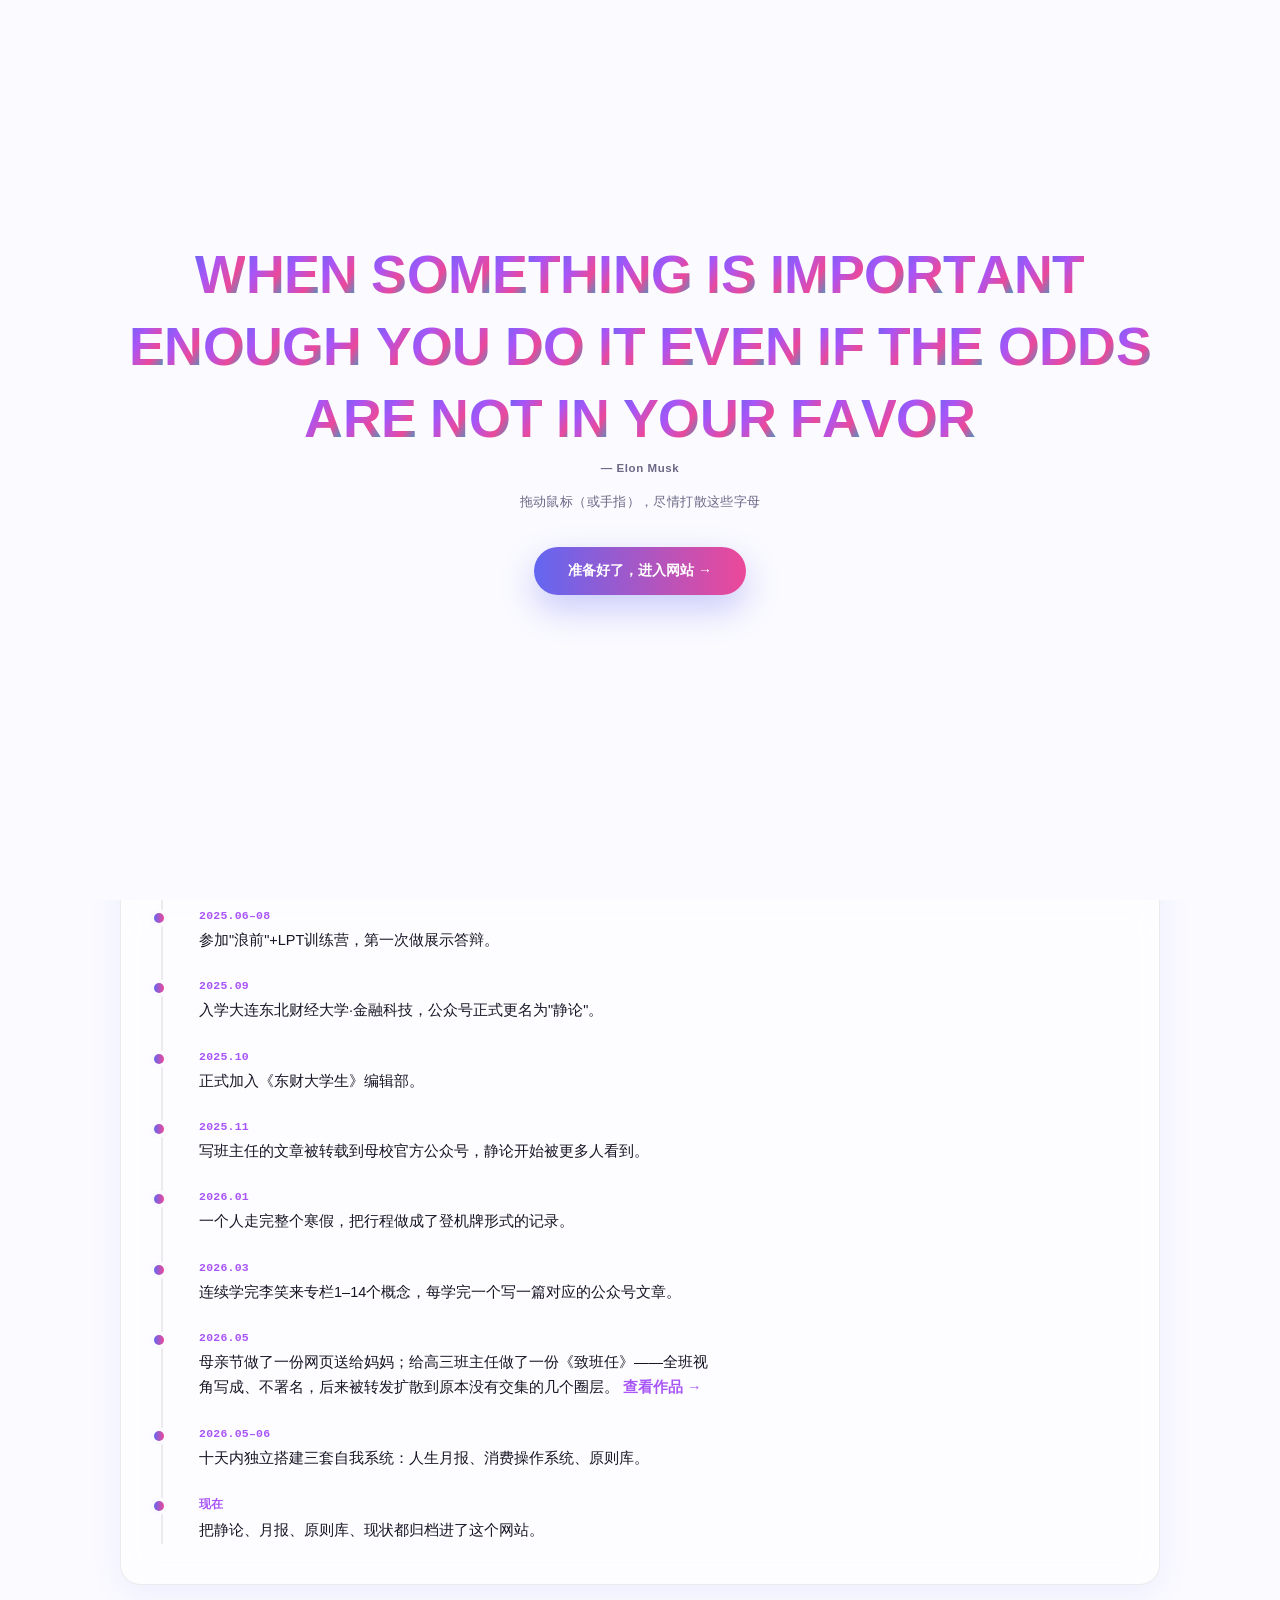
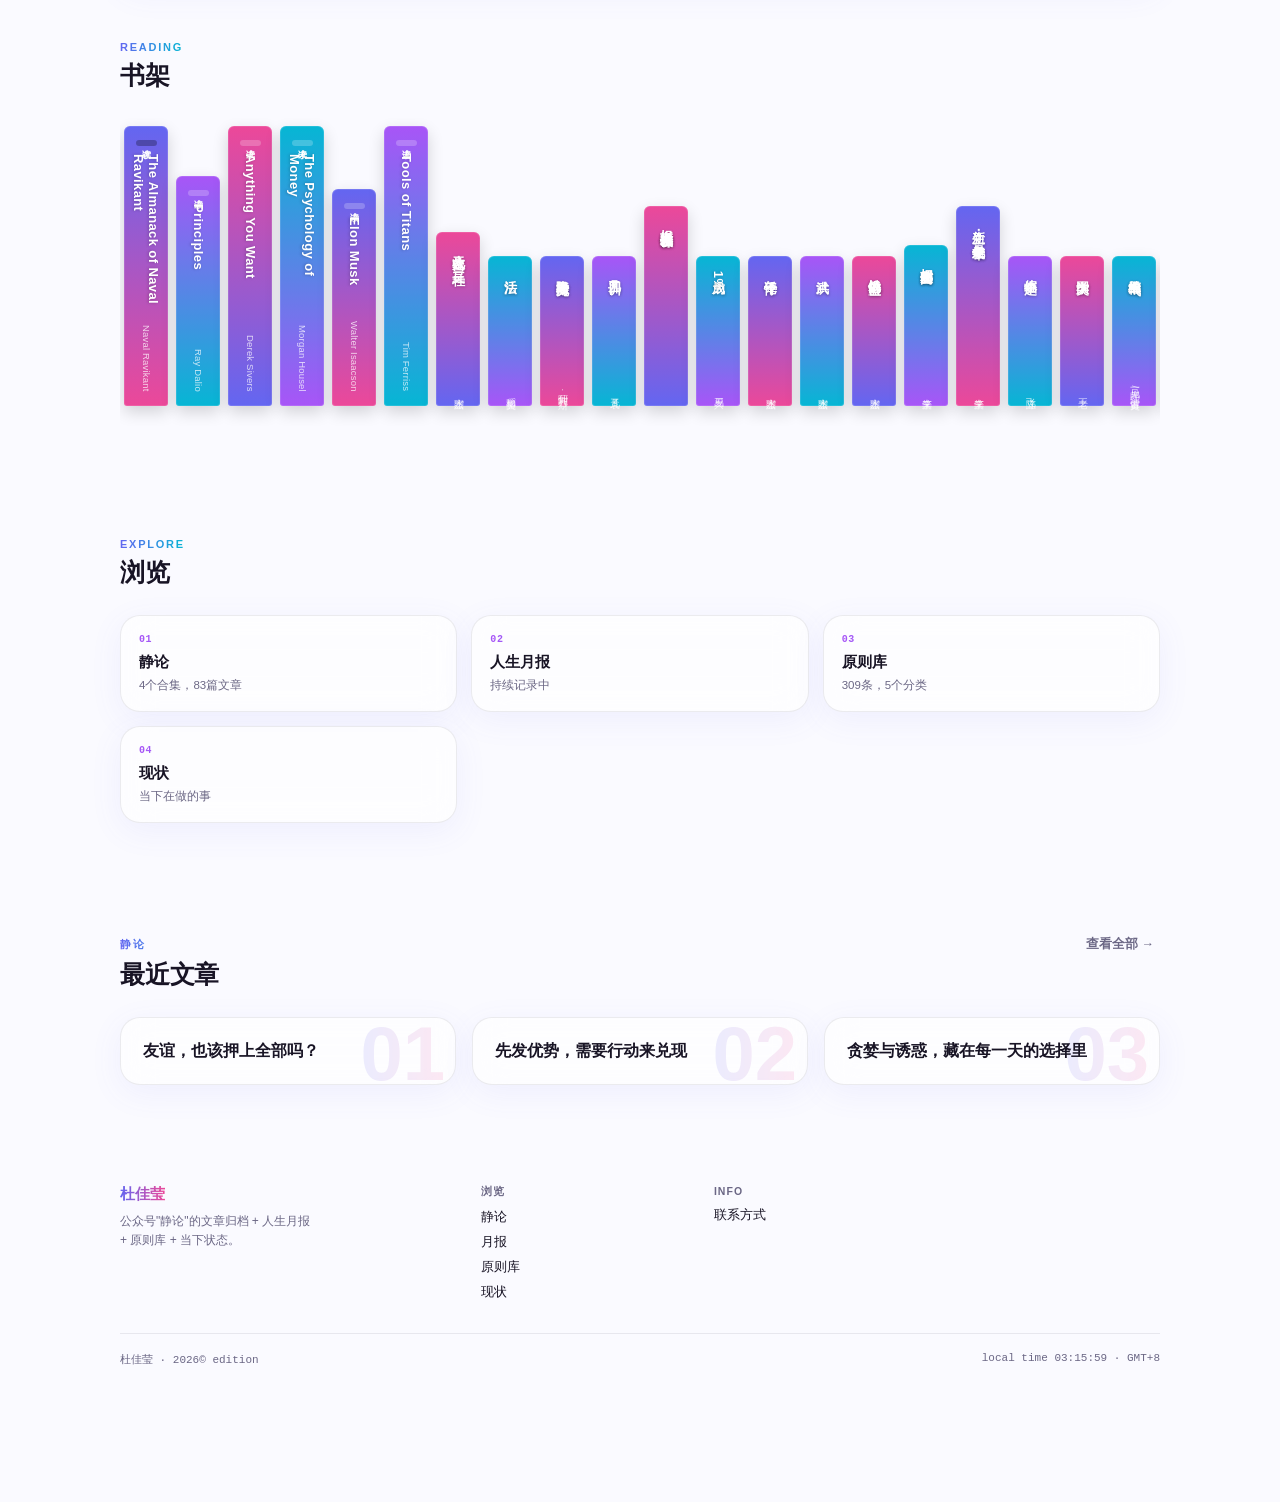
==== index.html @ d2d07b10 "Publish Qingxingji 28 on friendship and wholehearted attention" ====
<!doctype html>
<html lang="zh-CN">
<head>
<meta charset="UTF-8">
<meta name="viewport" content="width=device-width, initial-scale=1.0">
<title>杜佳莹 · 个人网站</title>
<link rel="stylesheet" href="css/style.css">
</head>
<body>

<div class="intro-gate" id="introGate">
  <div class="intro-letters" id="introLetters"></div>
  <p class="intro-attr">— Elon Musk</p>
  <p class="intro-hint" id="introHint">拖动鼠标（或手指），尽情打散这些字母</p>
  <button class="intro-enter" id="introEnterBtn">准备好了，进入网站 →</button>
  <div class="intro-loadwrap" id="introLoadWrap">
    <div class="intro-loadtrack"><div class="intro-loadfill" id="introLoadFill"></div></div>
    <div class="intro-loadpct" id="introLoadPct">0%</div>
  </div>
</div>

<div class="mesh"><div class="blob b1"></div><div class="blob b2"></div><div class="blob b3"></div></div>

<header class="top">
  <div class="mark"><span>杜佳莹</span></div>
  <div class="header-right">
    <nav class="nav" id="mainNav">
      <a class="navlink on" data-view="home" onclick="showView('home')">首页</a>
      <a class="navlink" data-view="jinglun" onclick="showView('jinglun')">静论</a>
      <a class="navlink" data-view="yuebao" onclick="showView('yuebao')">月报</a>
      <a class="navlink" data-view="principles" onclick="showView('principles')">原则库</a>
      <a class="navlink" data-view="status" onclick="showView('status')">现状</a>
      <a class="navlink" data-view="contact" onclick="showView('contact')">联系</a>
    </nav>
    <button class="search-btn" onclick="openSearch()" aria-label="搜索" title="搜索 (Ctrl+K)">🔍</button>
    <div class="theme-toggle" id="themeToggle">
      <span class="on" data-theme="light" onclick="setTheme('light')">Light</span>
      <span data-theme="dark" onclick="setTheme('dark')">Dark</span>
    </div>
    <button class="menu-btn" id="menuBtn" onclick="toggleMenu()" aria-label="菜单">☰</button>
  </div>
</header>

<div class="search-overlay" id="searchOverlay">
  <div class="search-panel glass">
    <div class="search-inputrow">
      <span class="search-ic">🔍</span>
      <input type="text" id="searchInput" class="search-input" placeholder="搜索静论文章标题…" autocomplete="off"/>
      <button class="search-close" onclick="closeSearch()" aria-label="关闭">✕</button>
    </div>
    <div class="search-results" id="searchResults"></div>
  </div>
</div>

<div class="wrap">
  <div class="view active" data-view="home">
    <div class="hero">
      <div class="dispatch glass"><span class="dot"></span><span>持续更新中 · 静论/月报/原则库/现状</span></div>
      <h1 class="h1">Live long,<br/>and prosper.</h1>
      <p class="dek">一个长期使用的个人网站——公众号"静论"的文章归档、人生月报、原则库、当下状态。</p>
      <div class="glass stats">
        <div class="stat"><div class="n" data-target="83">0</div><div class="l">静论文章</div></div>
          <div class="stat"><div class="n" data-target="309">0</div><div class="l">原则条目</div></div>
        <div class="stat"><div class="n" data-target="4">0</div><div class="l">静论合集</div></div>
        <div class="stat"><div class="n" data-target="15">0</div><div class="l">月报期数</div></div>
      </div>
    </div>

    <div class="about-primary glass" id="introBox">
      <div class="eyebrow">About</div>
      <h2 class="h2" style="margin-top:6px">杜佳莹</h2>
      <p class="about-sub">19岁 · 金融科技 · 创作者</p>

      <div class="about-tags">
        <span class="tag-pill">逆向思考</span>
        <span class="tag-pill">不追热点</span>
        <span class="tag-pill">创作者路线</span>
        <span class="tag-pill">长期记录者</span>
        <span class="tag-pill">格式定义者</span>
        <span class="tag-pill">反标准答案</span>
      </div>

      <div class="timeline">
        <div class="tl-item">
          <div class="tl-dot"></div>
          <div class="tl-date">2025.06</div>
          <div class="tl-text">高考语文133.5分，高考结束的假期创办了自己的公众号，写下第一篇文章——写得很粗糙，还是发了。</div>
        </div>
        <div class="tl-item">
          <div class="tl-dot"></div>
          <div class="tl-date">2025.06–08</div>
          <div class="tl-text">参加"浪前"+LPT训练营，第一次做展示答辩。</div>
        </div>
        <div class="tl-item">
          <div class="tl-dot"></div>
          <div class="tl-date">2025.09</div>
          <div class="tl-text">入学大连东北财经大学·金融科技，公众号正式更名为"静论"。</div>
        </div>
        <div class="tl-item">
          <div class="tl-dot"></div>
          <div class="tl-date">2025.10</div>
          <div class="tl-text">正式加入《东财大学生》编辑部。</div>
        </div>
        <div class="tl-item">
          <div class="tl-dot"></div>
          <div class="tl-date">2025.11</div>
          <div class="tl-text">写班主任的文章被转载到母校官方公众号，静论开始被更多人看到。</div>
        </div>
        <div class="tl-item">
          <div class="tl-dot"></div>
          <div class="tl-date">2026.01</div>
          <div class="tl-text">一个人走完整个寒假，把行程做成了登机牌形式的记录。</div>
        </div>
        <div class="tl-item">
          <div class="tl-dot"></div>
          <div class="tl-date">2026.03</div>
          <div class="tl-text">连续学完李笑来专栏1–14个概念，每学完一个写一篇对应的公众号文章。</div>
        </div>
        <div class="tl-item">
          <div class="tl-dot"></div>
          <div class="tl-date">2026.05</div>
          <div class="tl-text">母亲节做了一份网页送给妈妈；给高三班主任做了一份《致班任》——全班视角写成、不署名，后来被转发扩散到原本没有交集的几个圈层。<a href="https://zhibanren2026.netlify.app" target="_blank" rel="noopener" class="tl-link">查看作品 →</a></div>
        </div>
        <div class="tl-item">
          <div class="tl-dot"></div>
          <div class="tl-date">2026.05–06</div>
          <div class="tl-text">十天内独立搭建三套自我系统：人生月报、消费操作系统、原则库。</div>
        </div>
        <div class="tl-item">
          <div class="tl-dot"></div>
          <div class="tl-date">现在</div>
          <div class="tl-text">把静论、月报、原则库、现状都归档进了这个网站。</div>
        </div>
      </div>
    </div>

    <section class="sec">
      <div class="sechead"><div><div class="eyebrow">Reading</div><h2 class="h2">书架</h2></div></div>
      <div class="shelf" id="bookshelf"></div>
    </section>

    <section class="sec">
      <div class="sechead"><div><div class="eyebrow">Explore</div><h2 class="h2">浏览</h2></div></div>
      <div class="dirgrid">
        <div class="glass dircard" onclick="showView('jinglun')"><div class="idx">01</div><h3>静论</h3><p>4个合集，83篇文章</p></div>
        <div class="glass dircard" onclick="showView('yuebao')"><div class="idx">02</div><h3>人生月报</h3><p>持续记录中</p></div>
        <div class="glass dircard" onclick="showView('principles')"><div class="idx">03</div><h3>原则库</h3><p>309条，5个分类</p></div>
        <div class="glass dircard" onclick="showView('status')"><div class="idx">04</div><h3>现状</h3><p>当下在做的事</p></div>
      </div>
    </section>

    <section class="sec">
      <div class="sechead"><div><div class="eyebrow">静论</div><h2 class="h2">最近文章</h2></div><button class="more" onclick="showView('jinglun')">查看全部 →</button></div>
      <div class="grid3" id="home-articles"></div>
    </section>
  </div>

  <div class="view" data-view="jinglun">
    <button class="back" onclick="showView('home')">← 返回首页</button>
    <div class="sechead"><div><div class="eyebrow">静论</div><h2 class="h2">合集（4个，共83篇）</h2></div></div>
    <div class="collgrid" id="collection-list" style="margin-bottom:40px"></div>
    <div class="coll-tabs" id="coll-tabs" style="margin-bottom:24px"></div>
    <div id="article-by-collection"></div>
  </div>

  <div class="view" data-view="yuebao">
    <button class="back" onclick="showView('home')">← 返回首页</button>
    <div class="sechead"><div><div class="eyebrow">人生月报</div><h2 class="h2">按月归档</h2></div></div>

    <div class="glass journey-box">
      <div class="journey-lbl">成长轨迹 · 2025.08 – 2026.10</div>
      <div class="journey" id="journeyBars"></div>
      <div class="journey-phases" id="journeyPhases"></div>
      <p class="journey-line" id="journeyLine"></p>
    </div>

    <div id="yuebao-list"></div>
  </div>

  <div class="view" data-view="yuebao-detail"><div class="art-page" id="yuebao-slot"></div></div>

  <div class="view" data-view="principles">
    <button class="back" onclick="showView('home')">← 返回首页</button>
      <div class="sechead"><div><div class="eyebrow">原则库</div><h2 class="h2">309条，按五类分组</h2></div></div>
    <div class="coll-tabs" id="pcat-tabs" style="margin-bottom:20px"></div>
    <div class="pcat-grid" id="principle-list"></div>
  </div>

  <div class="view" data-view="status">
    <button class="back" onclick="showView('home')">← 返回首页</button>
    <div class="sechead"><div><div class="eyebrow">现状</div><h2 class="h2">当下在做的事</h2></div></div>
    <div class="mono" style="font-size:11px;color:var(--sub);margin-bottom:16px" id="status-sync-time"></div>
    <div class="status-grid" id="status-labels"></div>
    <div class="glass pv1" style="margin-top:20px" id="status-bars"></div>
    <div class="glass pv1" style="margin-top:20px" id="showProgress"></div>

    <div class="glass heatmap-box">
      <div class="journey-lbl">执行记录 · 近30天</div>
      <div class="heatmap" id="heatmapGrid"></div>
      <div class="heatmap-legend"><span>强度</span><span class="hm-cell hm-lv1"></span><span class="hm-cell hm-lv2"></span><span class="hm-cell hm-lv3"></span><span class="hm-cell hm-lv4"></span></div>
    </div>

    <div class="journey-lbl" style="margin-top:24px">成就</div>
    <div class="badge-grid" id="badgeGrid"></div>
  </div>

  <div class="view" data-view="contact">
    <button class="back" onclick="showView('home')">← 返回首页</button>
    <div class="sechead"><div><div class="eyebrow">Contact</div><h2 class="h2">联系方式</h2></div></div>
    <div class="contact-qr-grid">
      <div class="glass qr-box">
        <img src="images/qrcode.jpg" alt="静论公众号二维码" class="qr-img"/>
        <p>扫码关注公众号「静论」</p>
      </div>
      <div class="glass qr-box">
        <img src="images/wechat_personal.jpg" alt="个人微信二维码" class="qr-img"/>
        <p>扫码加我个人微信</p>
      </div>
    </div>
  </div>

  <div class="view" data-view="article"><div class="art-page" id="article-slot"></div></div>

  <footer class="foot">
    <div class="foot-grid">
      <div class="foot-brand">
        <div class="mark"><span>杜佳莹</span></div>
        <p>公众号"静论"的文章归档 + 人生月报 + 原则库 + 当下状态。</p>
      </div>
      <div class="foot-col"><h4>浏览</h4>
        <a onclick="showView('jinglun')">静论</a><a onclick="showView('yuebao')">月报</a><a onclick="showView('principles')">原则库</a><a onclick="showView('status')">现状</a>
      </div>
      <div class="foot-col"><h4>Info</h4>
        <a onclick="showView('contact')">联系方式</a>
      </div>
    </div>
    <div class="foot-bottom">
      <div>杜佳莹 · 2026© edition</div>
      <div id="localtime">local time --</div>
    </div>
  </footer>
</div>

<button class="backtop" id="backtop" onclick="scrollToTop()">↑ Top</button>

<script src="js/main.js"></script>
</body>
</html>
---- css/style.css ----
:root{
  --bg:#fafaff; --ink:#181425; --sub:#6b6785; --card:rgba(255,255,255,.65); --line:rgba(24,20,37,.08);
  --i1:#6366f1; --i2:#a855f7; --i3:#ec4899; --i4:#06b6d4;
}
:root[data-theme="dark"]{
  --bg:#14121f; --ink:#f0ece2; --sub:#9a94ad; --card:rgba(255,255,255,.06); --line:rgba(255,255,255,.1);
}
*{box-sizing:border-box;}
html,body{margin:0;}
body{
  background:var(--bg); color:var(--ink);
  font-family:ui-sans-serif,-apple-system,"Segoe UI",sans-serif;
  overflow-x:hidden;
}
.mono{font-family:ui-monospace,"Cascadia Code","SF Mono",Consolas,monospace;}

/* intro gate: WHO AM I letter-scatter splash, full-screen play then manual enter */
body.gate-active{overflow:hidden;}
.intro-gate{position:fixed;inset:0;z-index:200;display:flex;flex-direction:column;align-items:center;justify-content:center;gap:36px;background:var(--bg);transition:opacity .6s ease;overflow:hidden;}
.intro-gate.gone{opacity:0;pointer-events:none;}
.intro-letters{display:flex;flex-wrap:wrap;justify-content:center;gap:10px 14px;user-select:none;padding:0 24px;max-width:1100px;}
.intro-word{display:inline-flex;flex-wrap:nowrap;}
.intro-letter{display:inline-block;font-size:clamp(20px,4.2vw,58px);font-weight:800;letter-spacing:-.01em;line-height:1.15;
  background:linear-gradient(120deg,var(--i1),var(--i2),var(--i3),var(--i4));-webkit-background-clip:text;background-clip:text;color:transparent;
  will-change:transform;}
.intro-attr{font-size:11.5px;color:var(--sub);letter-spacing:.05em;margin:-24px 0 0;font-weight:600;}
.intro-hint{font-size:12.5px;color:var(--sub);letter-spacing:.03em;transition:opacity .3s ease;margin:-16px 0 0;}
.intro-hint.hide,.intro-enter.hide{opacity:0;pointer-events:none;}
.intro-enter{font-family:inherit;font-size:14px;font-weight:700;color:#fff;background:linear-gradient(90deg,var(--i1),var(--i3));border:none;border-radius:999px;padding:15px 34px;cursor:pointer;box-shadow:0 14px 34px rgba(99,102,241,.32);transition:transform .2s ease,opacity .3s ease;}
.intro-enter:hover{transform:translateY(-2px);}
.intro-loadwrap{width:220px;opacity:0;pointer-events:none;transition:opacity .4s ease;display:flex;flex-direction:column;align-items:center;gap:9px;}
.intro-loadwrap.show{opacity:1;}
.intro-loadtrack{width:100%;height:4px;border-radius:99px;background:var(--line);overflow:hidden;}
.intro-loadfill{height:100%;width:0%;border-radius:99px;background:linear-gradient(90deg,var(--i1),var(--i3));}
.intro-loadpct{font-family:ui-monospace,monospace;font-size:11px;color:var(--sub);font-weight:700;}

/* animated mesh background */
.mesh{position:fixed;inset:0;z-index:0;overflow:hidden;pointer-events:none;}
.mesh .blob{position:absolute;border-radius:50%;filter:blur(70px);opacity:.35;animation:drift 18s ease-in-out infinite;}
:root[data-theme="dark"] .mesh .blob{opacity:.55;filter:blur(90px);}
.mesh .b1{width:480px;height:480px;background:var(--i1);top:-140px;left:-100px;}
.mesh .b2{width:420px;height:420px;background:var(--i3);top:100px;right:-140px;animation-delay:-6s;}
.mesh .b3{width:400px;height:400px;background:var(--i4);bottom:-160px;left:20%;animation-delay:-12s;}
@keyframes drift{0%,100%{transform:translate(0,0) scale(1);}50%{transform:translate(30px,-40px) scale(1.08);}}

.wrap{position:relative;z-index:1;max-width:1100px;margin:0 auto;padding:0 30px 100px;}
header.top{position:sticky;top:0;z-index:30;display:flex;justify-content:space-between;align-items:center;padding:18px 30px;background:var(--card);backdrop-filter:blur(16px);border-bottom:1px solid var(--line);}
.mark{font-weight:800;font-size:15px;letter-spacing:.01em;}
.mark span{background:linear-gradient(90deg,var(--i1),var(--i3));-webkit-background-clip:text;background-clip:text;color:transparent;}
nav.nav{display:flex;gap:24px;}
nav.nav a{font-size:13px;font-weight:600;color:var(--sub);text-decoration:none;cursor:pointer;padding-bottom:4px;border-bottom:2px solid transparent;}
nav.nav a.on{color:var(--ink);border-color:var(--i2);}

.header-right{display:flex;align-items:center;gap:14px;}
.theme-toggle{display:inline-flex;border:1px solid var(--line);border-radius:10px;overflow:hidden;}
.theme-toggle span{padding:8px 14px;font-size:11.5px;cursor:pointer;color:var(--sub);}
.theme-toggle span.on{background:var(--ink);color:var(--bg);}

.about-primary{margin-top:24px;padding:40px;}
.about-sub{font-size:13.5px;color:var(--sub);font-weight:600;margin:8px 0 0;letter-spacing:.02em;}

.about-tags{display:flex;flex-wrap:wrap;gap:10px;margin:22px 0 0;}
.tag-pill{font-size:12.5px;font-weight:700;padding:8px 16px;border-radius:999px;border:1px solid var(--line);color:var(--ink);background:rgba(99,102,241,.06);}

.timeline{margin:36px 0 0;padding-left:14px;border-left:2px solid var(--line);display:flex;flex-direction:column;gap:26px;}
.tl-item{position:relative;padding-left:22px;}
.tl-dot{position:absolute;left:-23px;top:4px;width:10px;height:10px;border-radius:50%;background:linear-gradient(90deg,var(--i1),var(--i3));box-shadow:0 0 0 4px var(--bg);}
.tl-date{font-family:ui-monospace,monospace;font-size:11.5px;font-weight:700;color:var(--i2);margin-bottom:6px;letter-spacing:.02em;}
.tl-text{font-size:14.5px;line-height:1.75;color:var(--ink);max-width:64ch;}
.tl-link{color:var(--i2);font-weight:700;text-decoration:none;margin-left:4px;white-space:nowrap;}
.tl-link:hover{text-decoration:underline;}

@media (max-width: 860px){
  .about-primary{padding:26px 22px;}
  .timeline{padding-left:10px;}
  .tl-item{padding-left:18px;}
  .tl-dot{left:-19px;}
}

.dispatch{display:inline-flex;align-items:center;gap:10px;padding:12px 18px;margin-bottom:20px;}
.dispatch .dot{width:8px;height:8px;border-radius:50%;background:#22c55e;flex-shrink:0;}
.dispatch span{font-size:12px;font-weight:600;}

.backtop{position:fixed;bottom:24px;right:24px;z-index:40;display:inline-flex;align-items:center;gap:6px;padding:10px 20px;border-radius:999px;color:#fff;font-size:12.5px;font-weight:700;border:none;cursor:pointer;background:linear-gradient(90deg,var(--i1),var(--i3));box-shadow:0 10px 24px rgba(99,102,241,.3);opacity:0;pointer-events:none;transition:opacity .2s;}
.backtop.show{opacity:1;pointer-events:auto;}

.menu-btn{display:none;background:var(--card);border:1px solid var(--line);border-radius:10px;width:38px;height:38px;font-size:16px;cursor:pointer;color:var(--ink);}
.search-btn{background:var(--card);border:1px solid var(--line);border-radius:10px;width:38px;height:38px;font-size:14px;cursor:pointer;color:var(--ink);}

.search-overlay{position:fixed;inset:0;z-index:150;background:rgba(20,18,31,.45);backdrop-filter:blur(4px);display:none;align-items:flex-start;justify-content:center;padding-top:12vh;}
.search-overlay.open{display:flex;}
.search-panel{width:100%;max-width:560px;margin:0 20px;padding:0;overflow:hidden;max-height:64vh;display:flex;flex-direction:column;}
.search-inputrow{display:flex;align-items:center;gap:10px;padding:16px 20px;border-bottom:1px solid var(--line);}
.search-ic{font-size:14px;flex-shrink:0;}
.search-input{flex:1;border:none;background:transparent;outline:none;font-size:15px;color:var(--ink);font-family:inherit;}
.search-input::placeholder{color:var(--sub);}
.search-close{background:none;border:none;color:var(--sub);font-size:14px;cursor:pointer;padding:4px;}
.search-results{overflow-y:auto;padding:8px;}
.sr-item{padding:12px 14px;border-radius:10px;cursor:pointer;display:flex;flex-direction:column;gap:3px;}
.sr-item:hover{background:rgba(99,102,241,.08);}
.sr-t{font-size:13.5px;font-weight:700;}
.sr-meta{font-size:11px;color:var(--sub);}
.sr-empty{padding:24px 14px;text-align:center;font-size:12.5px;color:var(--sub);}

.hero{padding:64px 0 20px;text-align:center;}
.status-pill{display:inline-flex;align-items:center;gap:8px;background:var(--card);border:1px solid var(--line);border-radius:999px;padding:8px 18px;font-size:12px;font-weight:600;margin-bottom:28px;backdrop-filter:blur(10px);}
.status-pill .dot{width:7px;height:7px;border-radius:50%;background:linear-gradient(90deg,var(--i1),var(--i3));box-shadow:0 0 8px var(--i2);animation:pulse 1.5s ease-in-out infinite;}
@keyframes pulse{0%,100%{opacity:1;}50%{opacity:.4;}}
h1.h1{
  font-size:clamp(40px,6.4vw,74px);line-height:1.05;font-weight:800;letter-spacing:-.03em;margin:0 0 20px;text-wrap:balance;
  background:linear-gradient(120deg,var(--i1) 0%,var(--i2) 45%,var(--i3) 75%,var(--i4) 100%);
  background-size:200% auto; -webkit-background-clip:text;background-clip:text;color:transparent;
  animation:shine 6s linear infinite;
}
@keyframes shine{to{background-position:200% center;}}
.dek{font-size:15.5px;color:var(--sub);max-width:56ch;margin:0 auto 36px;line-height:1.7;}

.glass{background:var(--card);border:1px solid var(--line);backdrop-filter:blur(16px);border-radius:20px;box-shadow:0 8px 32px rgba(99,102,241,.08);}
.stats{display:grid;grid-template-columns:repeat(4,1fr);gap:14px;max-width:820px;margin:0 auto;}
.stat{padding:20px 12px;text-align:center;}
.stat .n{font-size:28px;font-weight:800;font-variant-numeric:tabular-nums;background:linear-gradient(90deg,var(--i1),var(--i3));-webkit-background-clip:text;background-clip:text;color:transparent;}
.stat .l{font-size:10.5px;color:var(--sub);text-transform:uppercase;letter-spacing:.08em;margin-top:4px;font-weight:600;}

section.sec{padding:56px 0;}
.sechead{display:flex;justify-content:space-between;align-items:baseline;margin-bottom:26px;}
.eyebrow{font-size:11px;letter-spacing:.16em;text-transform:uppercase;font-weight:800;background:linear-gradient(90deg,var(--i1),var(--i4));-webkit-background-clip:text;background-clip:text;color:transparent;}
h2.h2{font-size:25px;font-weight:800;margin:6px 0 0;letter-spacing:-.01em;}
.more{font-family:inherit;font-size:12.5px;color:var(--sub);background:none;border:none;cursor:pointer;font-weight:600;}
.more:hover{color:var(--i2);}

.grid3{display:grid;grid-template-columns:repeat(3,1fr);gap:16px;}
.card{padding:22px;cursor:pointer;transition:transform .25s,box-shadow .25s;position:relative;overflow:hidden;}
.card:hover{transform:translateY(-4px);box-shadow:0 16px 40px rgba(99,102,241,.18);}
.card .idx{position:absolute;right:10px;top:-8px;font-size:76px;font-weight:900;opacity:.12;background:linear-gradient(90deg,var(--i1),var(--i3));-webkit-background-clip:text;background-clip:text;color:transparent;}
.card h3{font-size:16px;margin:0;line-height:1.4;font-weight:800;position:relative;}
.card p{font-size:12px;color:var(--sub);line-height:1.6;margin:8px 0 0;position:relative;}

.dirgrid{display:grid;grid-template-columns:repeat(3,1fr);gap:14px;}
.dircard{padding:18px;cursor:pointer;transition:transform .2s,box-shadow .2s;}
.dircard:hover{transform:translateY(-3px);box-shadow:0 14px 34px rgba(168,85,247,.16);}
.dircard h3{font-size:15px;margin:0 0 6px;font-weight:800;}
.dircard p{font-size:11.5px;color:var(--sub);margin:0;}
.dircard .idx{font-family:ui-monospace,monospace;font-size:10px;font-weight:700;letter-spacing:.06em;margin-bottom:8px;background:linear-gradient(90deg,var(--i2),var(--i4));-webkit-background-clip:text;background-clip:text;color:transparent;}

.listrow{display:flex;justify-content:space-between;padding:16px 6px;cursor:pointer;transition:padding-left .15s;border-radius:14px;}
.listrow:hover{padding-left:14px;background:var(--card);}
.listrow h3{font-size:15.5px;font-weight:700;margin:0;}
.listrow .date{font-family:ui-monospace,monospace;font-size:12px;color:var(--sub);}

.quote{padding:28px;position:relative;overflow:hidden;}
.quote::before{content:"";position:absolute;inset:0;background:linear-gradient(120deg,rgba(99,102,241,.1),rgba(236,72,153,.1));z-index:-1;}
.quote p{font-size:clamp(20px,2.4vw,28px);line-height:1.5;font-weight:700;margin:0 0 14px;}
.quote .src{font-size:12px;color:var(--sub);font-weight:600;}
.quote .src b{background:linear-gradient(90deg,var(--i1),var(--i3));-webkit-background-clip:text;background-clip:text;color:transparent;}

.compgrid{display:grid;grid-template-columns:repeat(3,1fr);gap:16px;}
.comp{padding:20px;transition:transform .2s;}
.comp:hover{transform:translateY(-3px);}
.comp h3{font-size:16px;margin:0 0 8px;font-weight:800;}
.comp p{font-size:12px;color:var(--sub);line-height:1.6;margin:0;}
.comp .since{font-family:ui-monospace,monospace;font-size:10.5px;font-weight:700;margin-top:10px;display:block;background:linear-gradient(90deg,var(--i2),var(--i4));-webkit-background-clip:text;background-clip:text;color:transparent;}

.back{font-family:inherit;font-size:12.5px;background:var(--card);border:1px solid var(--line);border-radius:999px;padding:9px 18px;cursor:pointer;color:var(--sub);margin-bottom:22px;font-weight:600;}
.back:hover{color:var(--i2);}
.crumb{font-size:12px;color:var(--sub);margin-bottom:16px;display:flex;flex-wrap:wrap;align-items:center;gap:6px;}
.crumb-link{cursor:pointer;transition:color .15s;}
.crumb-link:hover{color:var(--i2);}
.crumb-sep{color:var(--line);}
.crumb-current{color:var(--ink);font-weight:700;max-width:40ch;overflow:hidden;text-overflow:ellipsis;white-space:nowrap;}

.art-meta{font-family:ui-monospace,monospace;font-size:12px;font-weight:700;margin-bottom:14px;background:linear-gradient(90deg,var(--i1),var(--i3));-webkit-background-clip:text;background-clip:text;color:transparent;}
.art-title{font-size:32px;font-weight:800;line-height:1.25;margin:0 0 26px;}
.art-page{max-width:760px;margin:0 auto;}
.art-body{max-width:66ch;}
.art-body p{font-size:15.5px;line-height:1.9;margin:0 0 20px;color:var(--ink);}
.art-subhead{font-size:19px;font-weight:800;margin:36px 0 16px;padding-left:14px;border-left:3px solid var(--i2);color:var(--ink);}
.art-pullquote{font-size:18px;font-weight:700;font-style:italic;margin:24px 0;padding:16px 20px;background:rgba(99,102,241,.06);border-left:3px solid var(--i2);color:var(--ink);}

.read-progress{position:fixed;top:0;left:0;right:0;height:3px;z-index:60;background:transparent;}
.read-progress-fill{height:100%;width:0;background:linear-gradient(90deg,var(--i1),var(--i3));transition:width .1s;}

.art-toolbar{display:flex;justify-content:space-between;align-items:center;margin-bottom:24px;padding-bottom:16px;border-bottom:1px solid var(--line);}
.art-share{display:flex;gap:8px;position:relative;}
.art-icon{width:34px;height:34px;border-radius:50%;background:var(--card);border:1px solid var(--line);display:inline-flex;align-items:center;justify-content:center;font-size:13px;cursor:pointer;transition:color .15s,border-color .15s;}
.art-icon.copied{color:#22c55e;border-color:#22c55e;}
.art-toast{position:absolute;left:0;top:-30px;font-size:11px;font-weight:700;color:#22c55e;background:var(--card);border:1px solid var(--line);border-radius:999px;padding:4px 12px;opacity:0;pointer-events:none;transition:opacity .2s,transform .2s;transform:translateY(4px);}
.art-toast.show{opacity:1;transform:translateY(0);}

.art-nav{display:grid;grid-template-columns:1fr 1fr;gap:14px;margin-top:36px;padding-top:20px;border-top:1px solid var(--line);}
.art-nav-item{cursor:pointer;padding:14px 16px;border-radius:12px;background:var(--card);border:1px solid var(--line);}
.art-nav-item.right{text-align:right;}
.art-nav-item .lbl{font-size:10.5px;color:var(--sub);display:block;margin-bottom:4px;}
.art-nav-item .t{font-size:13px;font-weight:700;}

.art-related{margin-top:30px;}
.art-related-lbl{font-size:11px;letter-spacing:.1em;text-transform:uppercase;color:var(--sub);margin-bottom:10px;font-weight:700;}

.art-toc{display:none;}
@media (min-width: 1300px){
  .art-toc{display:flex;flex-direction:column;gap:2px;position:fixed;right:32px;top:50%;transform:translateY(-50%);max-width:190px;padding:14px 0 14px 16px;border-left:2px solid var(--line);}
  .art-toc-item{font-size:12px;color:var(--sub);text-decoration:none;padding:5px 0;line-height:1.4;transition:color .15s;overflow:hidden;text-overflow:ellipsis;white-space:nowrap;}
  .art-toc-item:hover{color:var(--i2);}
  .art-toc-item.on{color:var(--i2);font-weight:700;}
}

.view{display:none;}
.view.active{display:block;animation:fadein .4s ease;}
@keyframes fadein{from{opacity:0;transform:translateY(10px);}to{opacity:1;transform:none;}}

.contact-grid{display:grid;grid-template-columns:repeat(2,1fr);gap:16px;}
.contact-card{padding:20px;display:flex;align-items:center;gap:14px;}
.contact-card .ic{width:40px;height:40px;border-radius:12px;background:linear-gradient(135deg,var(--i1),var(--i3));flex-shrink:0;}
.contact-card h3{font-size:14.5px;margin:0 0 3px;font-weight:800;}
.contact-card p{font-size:12.5px;color:var(--sub);margin:0;}

.contact-qr-grid{display:flex;flex-wrap:wrap;gap:20px;justify-content:center;}
.qr-note{text-align:center;font-size:12.5px;color:var(--sub);margin-top:16px;}
.qr-box{text-align:center;padding:36px;max-width:260px;margin:0 auto;}
.qr-placeholder{width:160px;height:160px;margin:0 auto 16px;border-radius:12px;background:repeating-conic-gradient(var(--ink) 0 25%, transparent 0 50%) 0 0/16px 16px;opacity:.85;}
.qr-img{width:160px;height:160px;margin:0 auto 16px;border-radius:12px;display:block;object-fit:contain;background:#fff;padding:8px;}
.qr-box p{font-size:12.5px;color:var(--sub);margin:0;}

.tag-grid{display:grid;grid-template-columns:repeat(auto-fit,minmax(160px,1fr));gap:14px;}
.tag-card{padding:22px;text-align:center;}
.tag-card .n{font-size:30px;font-weight:800;background:linear-gradient(90deg,var(--i1),var(--i3));-webkit-background-clip:text;background-clip:text;color:transparent;}
.tag-card .l{font-size:12.5px;color:var(--sub);margin-top:6px;font-weight:600;}

.pcat-grid{display:grid;grid-template-columns:repeat(auto-fit,minmax(320px,1fr));gap:18px;}
.pcat-card{padding:24px;}
.pcat-head{display:flex;align-items:baseline;gap:10px;margin-bottom:18px;padding-bottom:14px;border-bottom:1px solid var(--line);}
.pcat-head .n{font-size:22px;font-weight:800;background:linear-gradient(90deg,var(--i1),var(--i3));-webkit-background-clip:text;background-clip:text;color:transparent;}
.pcat-head .l{font-size:15px;font-weight:800;}
.pcat-picks{display:flex;flex-direction:column;gap:16px;}
.pk-t{font-size:13.5px;font-weight:800;margin-bottom:4px;}
.pk-d{font-size:12.5px;color:var(--sub);line-height:1.65;}

.collgrid{display:grid;grid-template-columns:repeat(2,1fr);gap:16px;}
.collcard{overflow:hidden;padding:0;cursor:pointer;transition:transform .2s;}
.collcard:hover{transform:translateY(-3px);}
.collcard .top{height:60px;}
.collcard .body{padding:18px;}
.collcard h3{font-size:15px;margin:0 0 4px;font-weight:800;}
.collcard p{font-size:11.5px;color:var(--sub);margin:0;}

.placeholder-note{font-size:11.5px;color:var(--i2);background:rgba(168,85,247,.08);border:1px dashed var(--i2);border-radius:10px;padding:8px 14px;display:inline-block;margin-bottom:14px;}

.yb-row:hover{transform:translateY(-2px);transition:transform .15s;}
.yb-dot{display:inline-block;width:8px;height:8px;border-radius:50%;margin-right:8px;vertical-align:middle;}
.yb-swatch{width:100%;max-width:160px;height:44px;border-radius:12px;margin:18px 0 10px;box-shadow:0 8px 20px rgba(0,0,0,.12);}
.yb-colorname{font-size:12px;color:var(--sub);margin-bottom:26px;font-weight:700;letter-spacing:.02em;}

.journey-box{padding:24px 26px 20px;margin-bottom:20px;}
.journey-lbl{font-size:11px;letter-spacing:.1em;text-transform:uppercase;color:var(--sub);font-weight:700;margin-bottom:18px;}
.journey{display:flex;align-items:flex-end;gap:6px;height:100px;}
.jcol{flex:1;display:flex;flex-direction:column;align-items:center;justify-content:flex-end;height:100%;cursor:pointer;}
.jbar{width:100%;max-width:28px;border-radius:5px 5px 2px 2px;transition:transform .15s;}
.jcol:hover .jbar{transform:scaleY(1.05);}
.jlb{font-size:11px;color:var(--sub);margin-top:8px;font-weight:700;white-space:nowrap;}
.journey-phases{display:flex;gap:6px;margin-top:8px;padding-top:12px;border-top:1px solid var(--line);}
.jphase{text-align:center;font-size:10.5px;color:var(--sub);font-weight:700;letter-spacing:.04em;}
.journey-line{font-size:12.5px;color:var(--sub);line-height:1.7;margin:18px 0 0;}

@media (max-width: 860px){
  .journey{height:76px;}
  .jlb{font-size:9px;}
  .jphase{font-size:9px;}
}

.shelf{display:flex;gap:8px;overflow-x:auto;padding:8px 4px 20px;scrollbar-width:thin;}
.spine{flex-shrink:0;width:44px;border-radius:6px 6px 3px 3px;position:relative;box-shadow:0 6px 16px rgba(0,0,0,.16),inset 0 0 0 1px rgba(255,255,255,.12);transition:transform .15s,box-shadow .15s;display:flex;flex-direction:column;align-items:center;padding:14px 0;align-self:flex-end;}
.spine:hover{transform:translateY(-6px);box-shadow:0 14px 26px rgba(0,0,0,.22),inset 0 0 0 1px rgba(255,255,255,.16);}
.spine-t{writing-mode:vertical-rl;text-orientation:mixed;font-size:13px;font-weight:800;color:#fff;letter-spacing:.03em;text-shadow:0 1px 3px rgba(0,0,0,.25);flex:1;display:flex;align-items:center;}
.spine-a{writing-mode:vertical-rl;font-size:9.5px;color:rgba(255,255,255,.75);margin-top:8px;letter-spacing:.02em;}
.spine-tag{writing-mode:vertical-rl;font-size:9px;font-weight:700;color:#fff;background:rgba(0,0,0,.28);padding:3px 4px;border-radius:4px;margin-bottom:8px;letter-spacing:.05em;}
.spine-tag-unread{background:rgba(255,255,255,.22);}

.status-grid{display:grid;grid-template-columns:repeat(auto-fit,minmax(200px,1fr));gap:14px;}
.status-card{padding:20px;position:relative;overflow:hidden;}
.status-card::before{content:'';position:absolute;top:0;left:0;right:0;height:4px;background:var(--acc);}
.status-card .st-l{display:block;font-size:11px;color:var(--sub);text-transform:uppercase;letter-spacing:.07em;font-weight:700;margin-bottom:10px;}
.status-card .st-tag{display:inline-block;text-transform:none;font-size:10px;font-weight:700;letter-spacing:.02em;color:var(--i3);background:rgba(236,72,153,.14);border-radius:999px;padding:2px 8px;margin-left:8px;vertical-align:middle;}
.status-card .st-v{display:block;font-size:15px;font-weight:800;line-height:1.4;}

.pv1{padding:20px;}
.pv1-row{margin-bottom:16px;}
.pv1-row:last-child{margin-bottom:0;}
.pv1-top{display:flex;justify-content:space-between;font-size:12.5px;margin-bottom:7px;}
.pv1-track{height:8px;border-radius:99px;background:var(--line);overflow:hidden;}
.pv1-fill{height:100%;border-radius:99px;background:linear-gradient(90deg,var(--i1),var(--i3));}

.badge-grid{display:grid;grid-template-columns:repeat(auto-fit,minmax(160px,1fr));gap:14px;margin-top:14px;}
.badge-card{padding:18px;display:flex;flex-direction:column;align-items:center;text-align:center;gap:6px;transition:transform .15s;}
.badge-card:hover{transform:translateY(-3px);}
.badge-ic{font-size:26px;}
.badge-t{font-size:13px;font-weight:800;}
.badge-s{font-size:11px;color:var(--sub);}

.show-seasons{display:flex;gap:4px;margin-top:14px;height:28px;align-items:flex-end;}
.show-tick{flex:1;height:100%;border-radius:3px 3px 1px 1px;background:var(--line);position:relative;overflow:hidden;display:flex;align-items:flex-end;}
.show-tick-fill{width:100%;background:linear-gradient(180deg,var(--i1),var(--i3));border-radius:3px 3px 1px 1px;}

.heatmap-box{padding:22px 24px;margin-top:16px;}
.heatmap{display:grid;grid-template-columns:repeat(10,1fr);gap:6px;max-width:340px;}
.hm-cell{width:100%;aspect-ratio:1;border-radius:4px;}
.hm-lv1{background:var(--line);}
.hm-lv2{background:rgba(99,102,241,.35);}
.hm-lv3{background:rgba(99,102,241,.65);}
.hm-lv4{background:linear-gradient(135deg,var(--i1),var(--i3));}
.heatmap-legend{display:flex;align-items:center;gap:6px;margin-top:14px;font-size:11px;color:var(--sub);}
.heatmap-legend .hm-cell{width:12px;height:12px;flex-shrink:0;}

@media (max-width: 860px){
  .heatmap{grid-template-columns:repeat(6,1fr);max-width:220px;}
}

.coll-tabs{display:flex;gap:8px;flex-wrap:wrap;}
.coll-tab{font-size:12.5px;font-weight:700;padding:8px 16px;border-radius:999px;border:1px solid var(--line);color:var(--sub);cursor:pointer;background:var(--card);}
.coll-tab.on{background:linear-gradient(90deg,var(--i1),var(--i3));color:#fff;border-color:transparent;}

.coll-group{margin-bottom:36px;}
.coll-group-head{display:flex;align-items:baseline;gap:10px;margin-bottom:12px;}
.coll-group-head h3{font-size:16px;font-weight:800;margin:0;}
.coll-group-head span{font-size:11.5px;color:var(--sub);}
.arow{display:grid;grid-template-columns:1fr auto;gap:14px;padding:13px 16px;border-bottom:1px solid var(--line);cursor:pointer;align-items:center;}
.arow:last-child{border-bottom:none;}
.arow:hover{background:rgba(99,102,241,.05);}
.arow .t{font-size:13.5px;font-weight:600;}
.arow .d{font-family:ui-monospace,monospace;font-size:11.5px;color:var(--sub);white-space:nowrap;}

footer.foot{padding:44px 0 26px;font-size:12.5px;color:var(--sub);}
.foot-grid{display:grid;grid-template-columns:1.6fr repeat(3,1fr);gap:20px;padding-bottom:24px;text-align:left;}
.foot-brand p{font-size:12px;line-height:1.6;max-width:30ch;margin:8px 0 0;}
.foot-col h4{font-size:10.5px;letter-spacing:.1em;text-transform:uppercase;color:var(--sub);margin:0 0 10px;font-weight:700;}
.foot-col a{display:block;font-size:12.5px;color:var(--ink);text-decoration:none;margin-bottom:8px;cursor:pointer;}
.foot-col a:hover{color:var(--i2);}
.foot-bottom{display:flex;justify-content:space-between;padding-top:18px;border-top:1px solid var(--line);font-family:ui-monospace,monospace;font-size:11px;}

@media (max-width: 860px){
  .grid3,.dirgrid,.compgrid,.contact-grid{grid-template-columns:1fr;}
  .stats{grid-template-columns:repeat(2,1fr);}
  .intro{grid-template-columns:1fr;text-align:center;}
  nav.nav{position:fixed;top:64px;right:16px;left:16px;flex-direction:column;display:none;padding:14px;z-index:29;background:var(--bg);border:1px solid var(--line);border-radius:14px;gap:14px;}
  nav.nav.open{display:flex;}
  nav.nav a{text-align:center;border-bottom:none;}
  .menu-btn{display:block;}
  .foot-grid{grid-template-columns:1fr 1fr;}
}
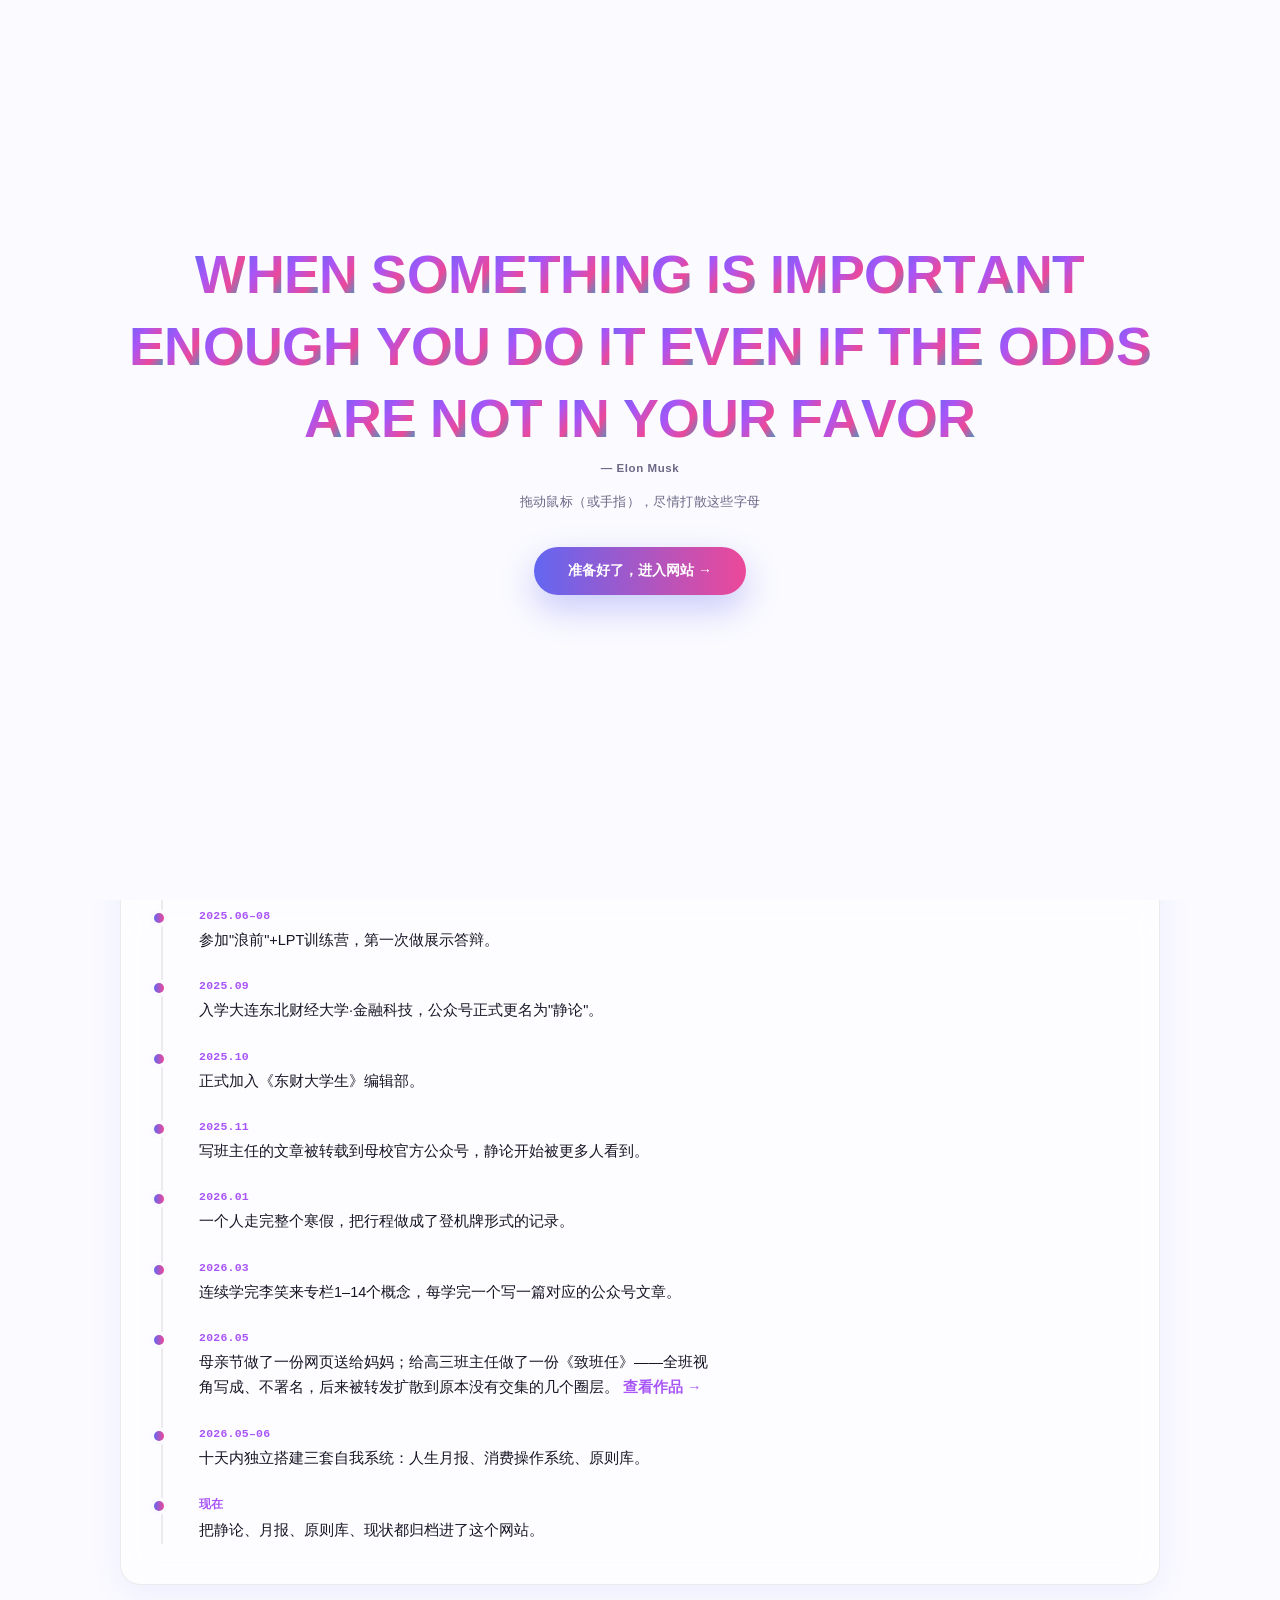
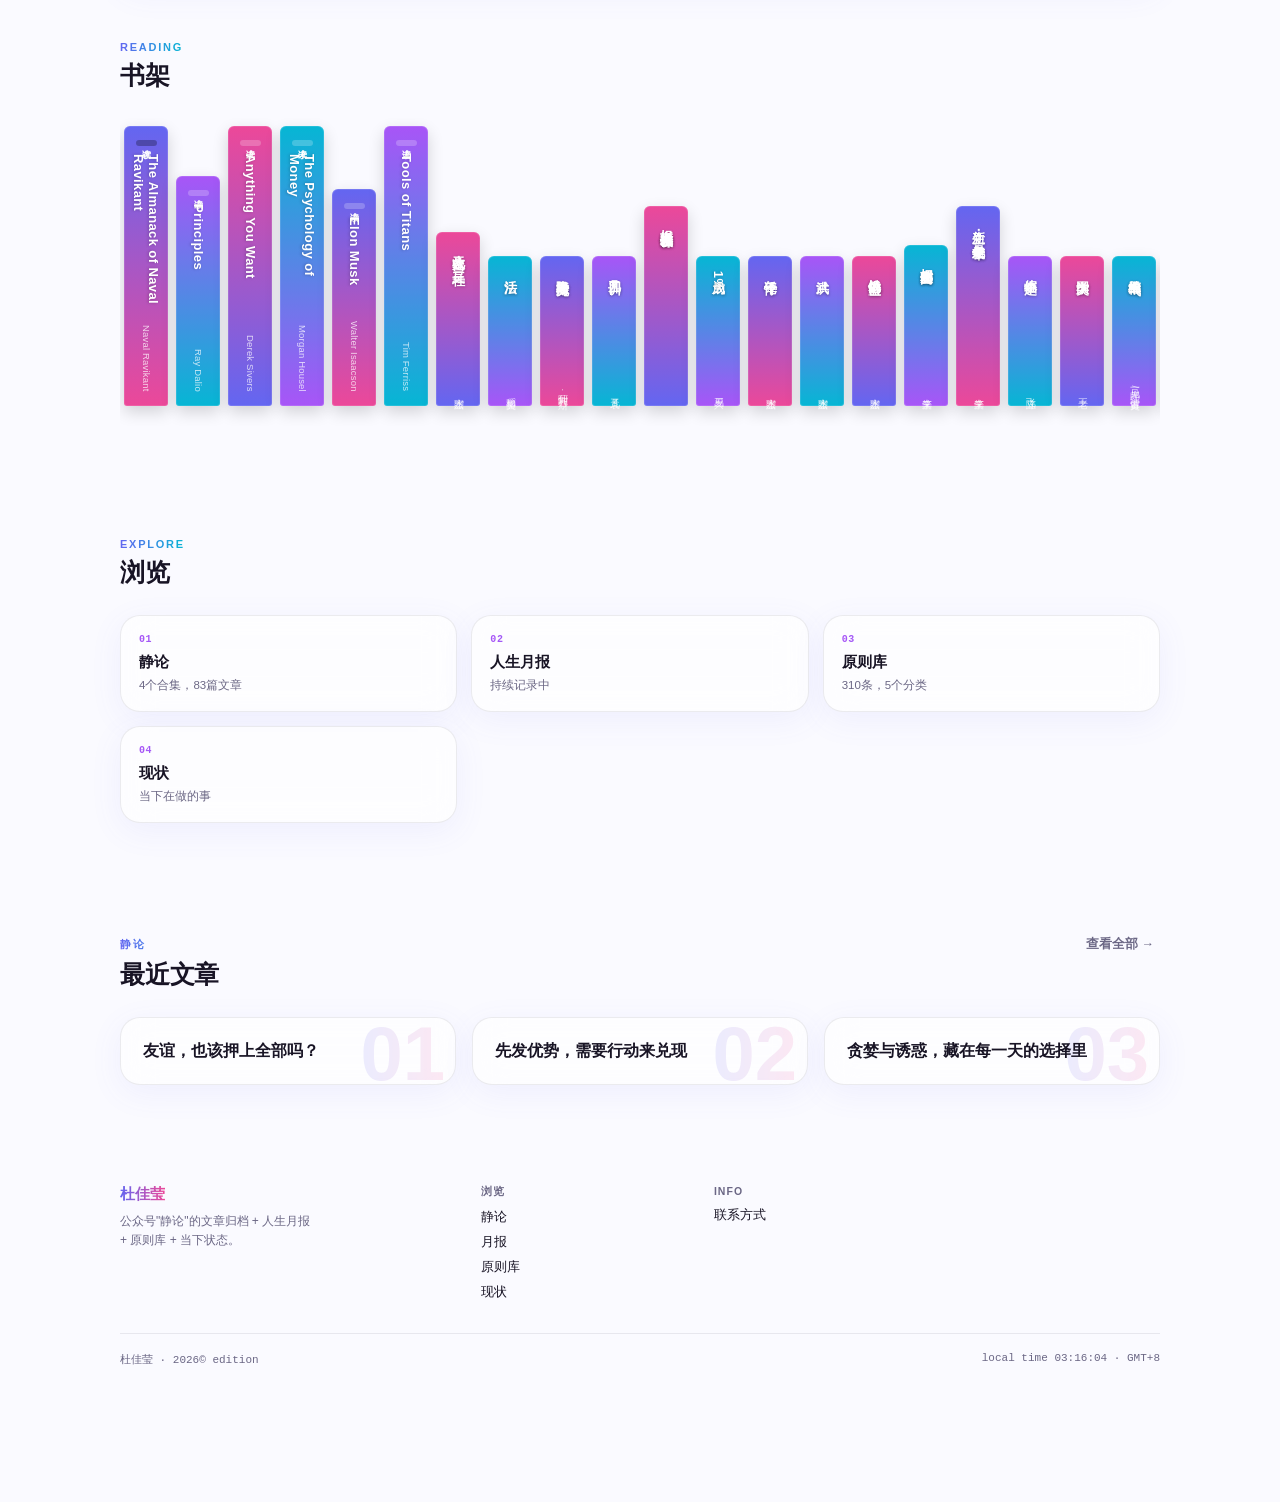
==== commit bb5fcbeb: "Update public principle count to 310" ====
--- a/index.html
+++ b/index.html
@@ -60,7 +60,7 @@
       <p class="dek">一个长期使用的个人网站——公众号"静论"的文章归档、人生月报、原则库、当下状态。</p>
       <div class="glass stats">
         <div class="stat"><div class="n" data-target="83">0</div><div class="l">静论文章</div></div>
-          <div class="stat"><div class="n" data-target="309">0</div><div class="l">原则条目</div></div>
+          <div class="stat"><div class="n" data-target="310">0</div><div class="l">原则条目</div></div>
         <div class="stat"><div class="n" data-target="4">0</div><div class="l">静论合集</div></div>
         <div class="stat"><div class="n" data-target="15">0</div><div class="l">月报期数</div></div>
       </div>
@@ -144,7 +144,7 @@
       <div class="dirgrid">
         <div class="glass dircard" onclick="showView('jinglun')"><div class="idx">01</div><h3>静论</h3><p>4个合集，83篇文章</p></div>
         <div class="glass dircard" onclick="showView('yuebao')"><div class="idx">02</div><h3>人生月报</h3><p>持续记录中</p></div>
-        <div class="glass dircard" onclick="showView('principles')"><div class="idx">03</div><h3>原则库</h3><p>309条，5个分类</p></div>
+        <div class="glass dircard" onclick="showView('principles')"><div class="idx">03</div><h3>原则库</h3><p>310条，5个分类</p></div>
         <div class="glass dircard" onclick="showView('status')"><div class="idx">04</div><h3>现状</h3><p>当下在做的事</p></div>
       </div>
     </section>
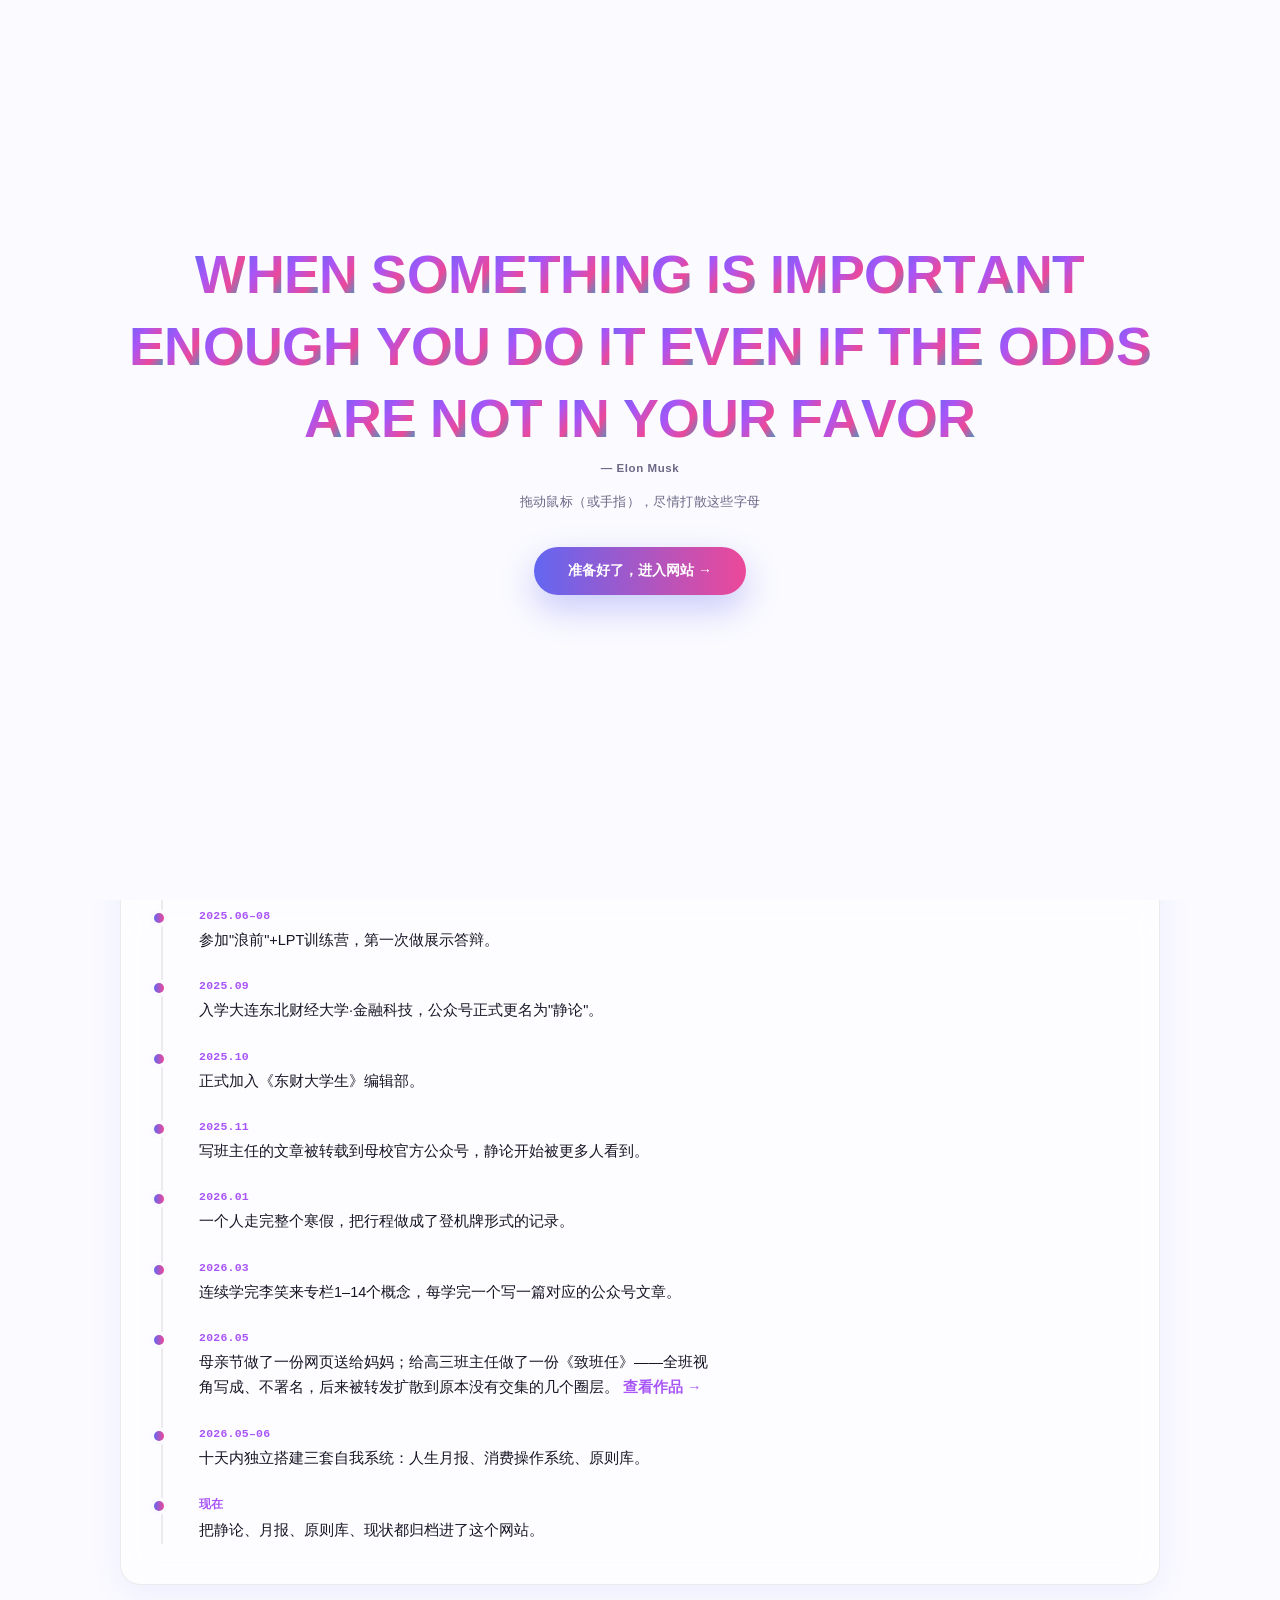
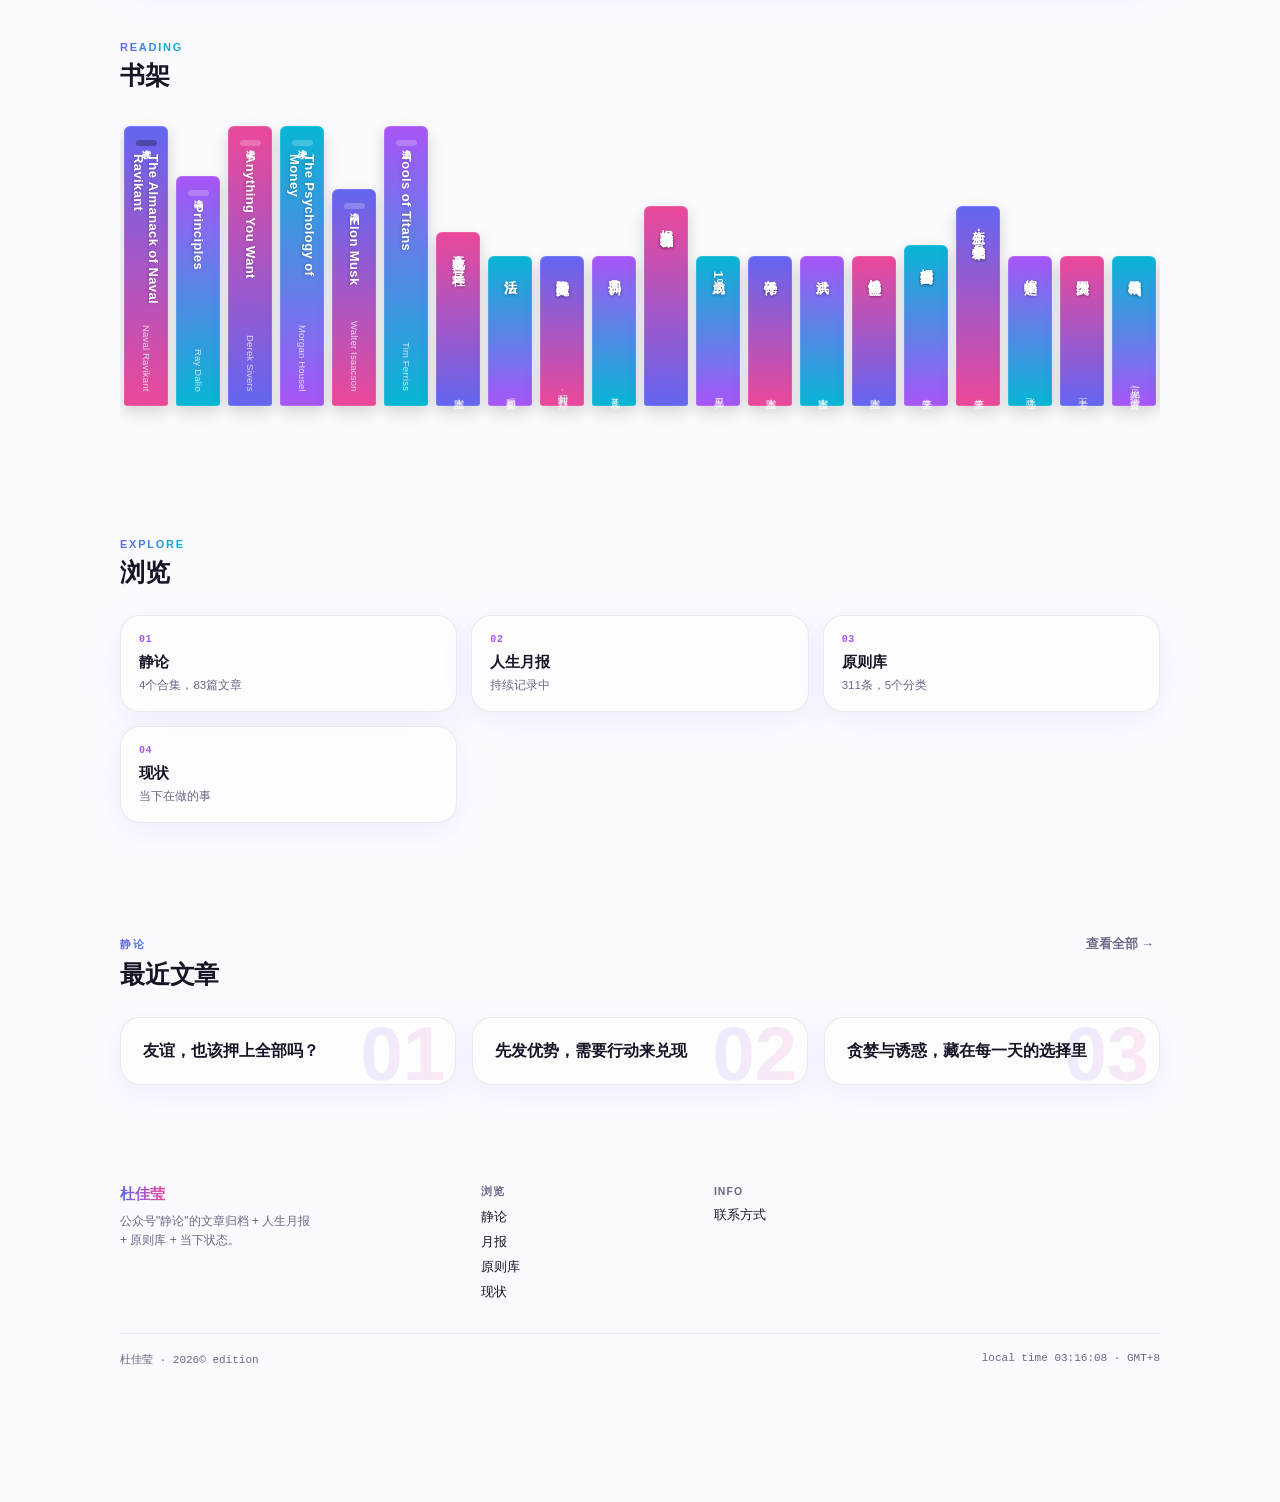
==== commit bf5b0e80: "Update public principle count to 311" ====
--- a/index.html
+++ b/index.html
@@ -60,7 +60,7 @@
       <p class="dek">一个长期使用的个人网站——公众号"静论"的文章归档、人生月报、原则库、当下状态。</p>
       <div class="glass stats">
         <div class="stat"><div class="n" data-target="83">0</div><div class="l">静论文章</div></div>
-          <div class="stat"><div class="n" data-target="310">0</div><div class="l">原则条目</div></div>
+          <div class="stat"><div class="n" data-target="311">0</div><div class="l">原则条目</div></div>
         <div class="stat"><div class="n" data-target="4">0</div><div class="l">静论合集</div></div>
         <div class="stat"><div class="n" data-target="15">0</div><div class="l">月报期数</div></div>
       </div>
@@ -144,7 +144,7 @@
       <div class="dirgrid">
         <div class="glass dircard" onclick="showView('jinglun')"><div class="idx">01</div><h3>静论</h3><p>4个合集，83篇文章</p></div>
         <div class="glass dircard" onclick="showView('yuebao')"><div class="idx">02</div><h3>人生月报</h3><p>持续记录中</p></div>
-        <div class="glass dircard" onclick="showView('principles')"><div class="idx">03</div><h3>原则库</h3><p>310条，5个分类</p></div>
+        <div class="glass dircard" onclick="showView('principles')"><div class="idx">03</div><h3>原则库</h3><p>311条，5个分类</p></div>
         <div class="glass dircard" onclick="showView('status')"><div class="idx">04</div><h3>现状</h3><p>当下在做的事</p></div>
       </div>
     </section>
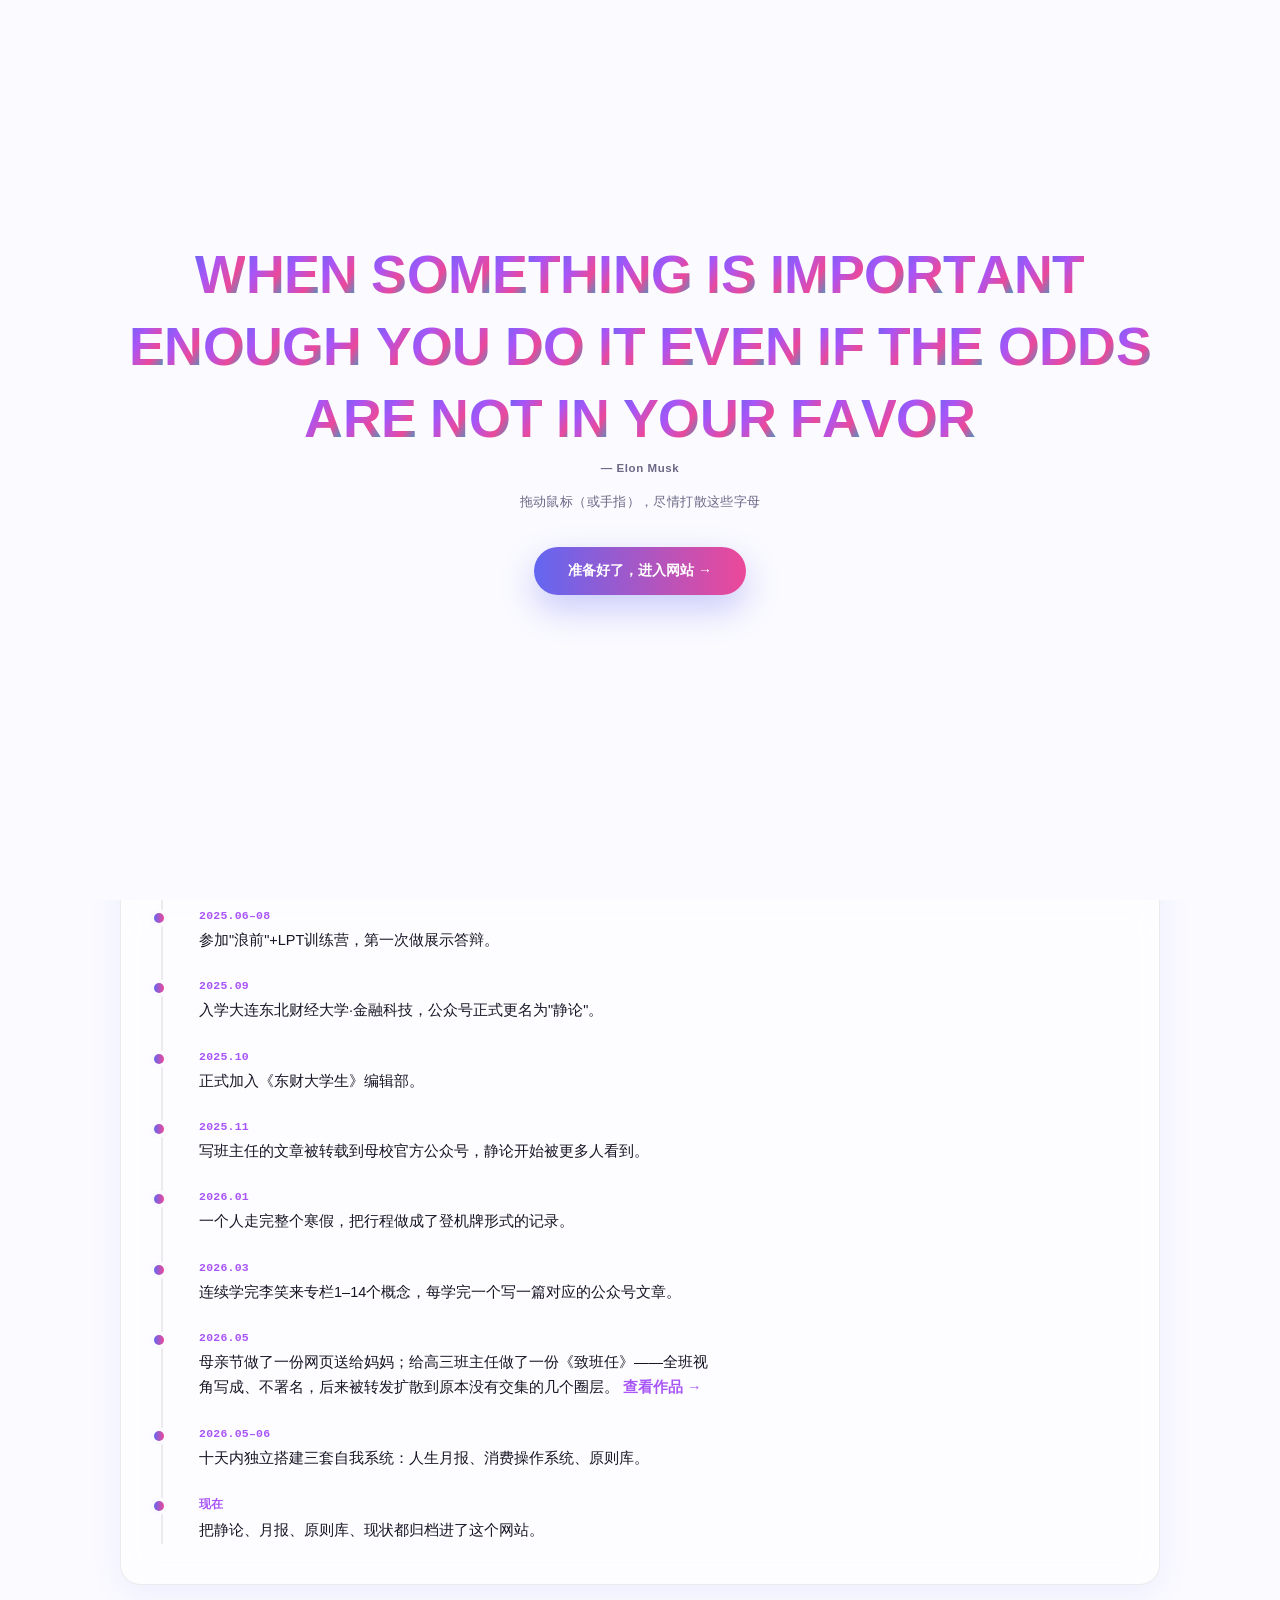
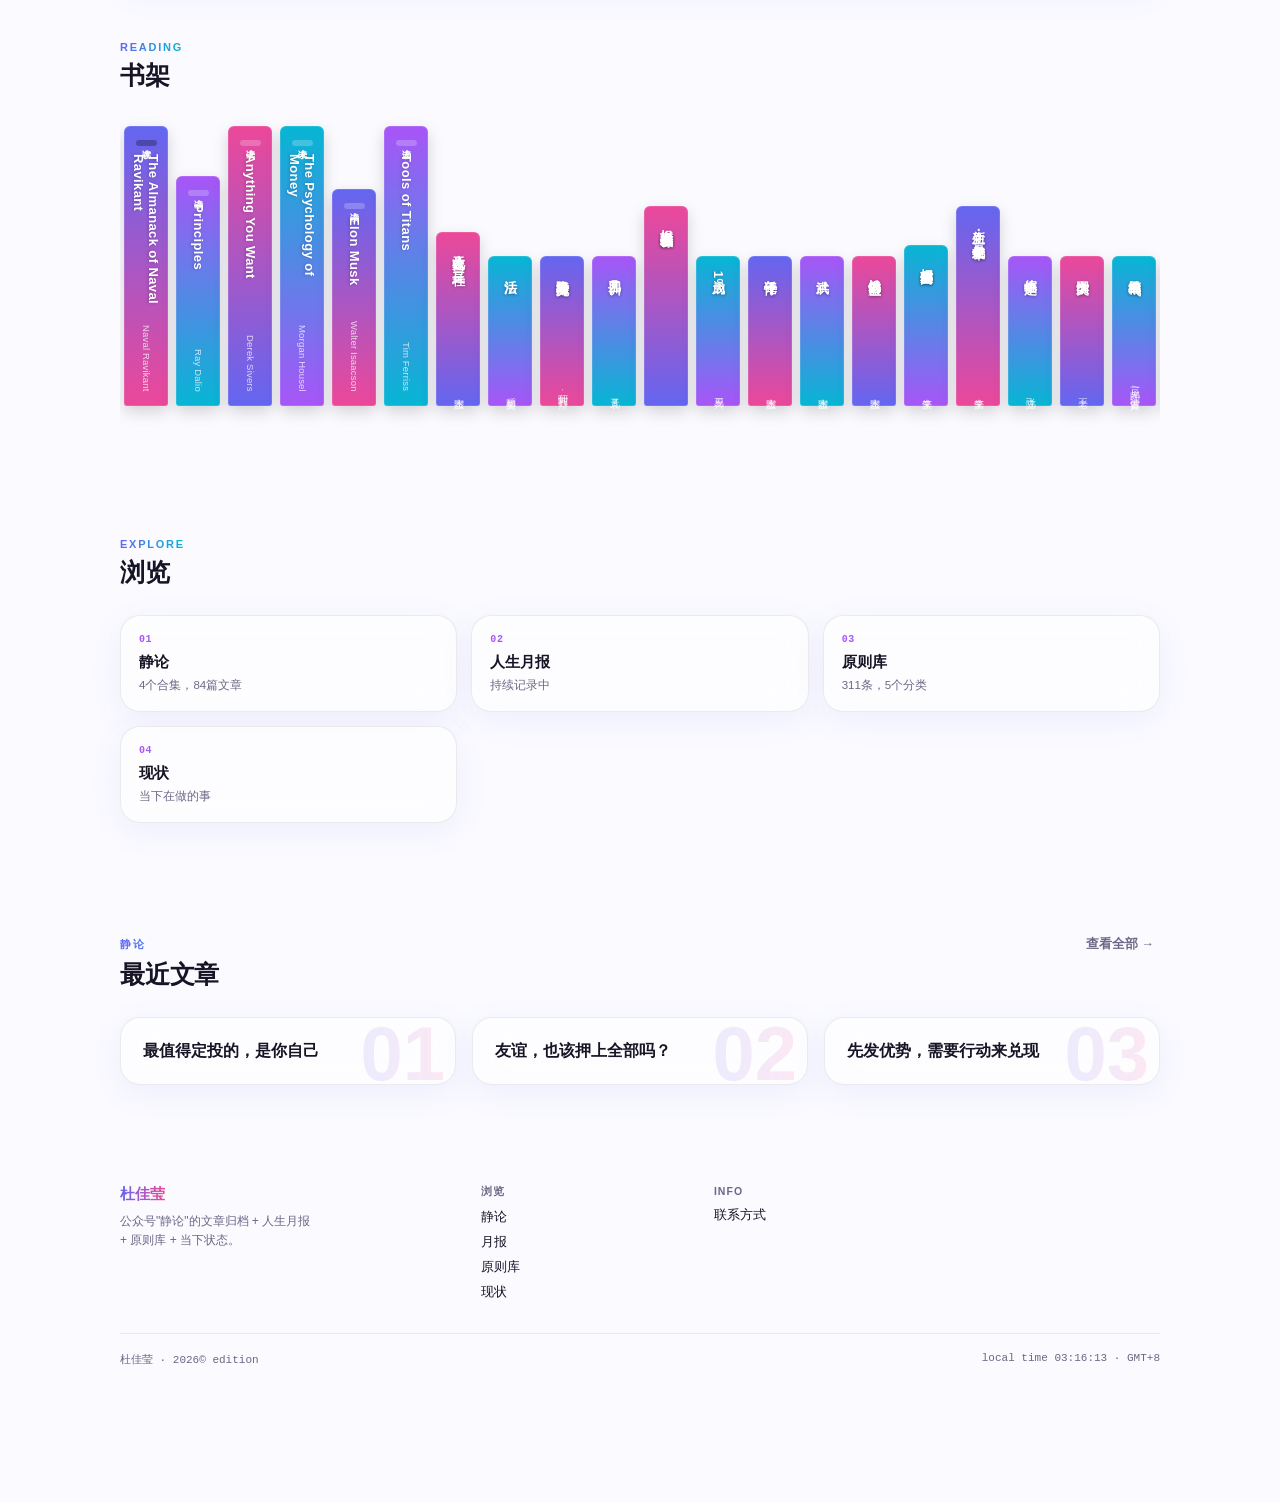
==== commit 6babf095: "Publish Qingxingji 29 on investing in yourself" ====
--- a/index.html
+++ b/index.html
@@ -59,7 +59,7 @@
       <h1 class="h1">Live long,<br/>and prosper.</h1>
       <p class="dek">一个长期使用的个人网站——公众号"静论"的文章归档、人生月报、原则库、当下状态。</p>
       <div class="glass stats">
-        <div class="stat"><div class="n" data-target="83">0</div><div class="l">静论文章</div></div>
+        <div class="stat"><div class="n" data-target="84">0</div><div class="l">静论文章</div></div>
           <div class="stat"><div class="n" data-target="311">0</div><div class="l">原则条目</div></div>
         <div class="stat"><div class="n" data-target="4">0</div><div class="l">静论合集</div></div>
         <div class="stat"><div class="n" data-target="15">0</div><div class="l">月报期数</div></div>
@@ -142,7 +142,7 @@
     <section class="sec">
       <div class="sechead"><div><div class="eyebrow">Explore</div><h2 class="h2">浏览</h2></div></div>
       <div class="dirgrid">
-        <div class="glass dircard" onclick="showView('jinglun')"><div class="idx">01</div><h3>静论</h3><p>4个合集，83篇文章</p></div>
+        <div class="glass dircard" onclick="showView('jinglun')"><div class="idx">01</div><h3>静论</h3><p>4个合集，84篇文章</p></div>
         <div class="glass dircard" onclick="showView('yuebao')"><div class="idx">02</div><h3>人生月报</h3><p>持续记录中</p></div>
         <div class="glass dircard" onclick="showView('principles')"><div class="idx">03</div><h3>原则库</h3><p>311条，5个分类</p></div>
         <div class="glass dircard" onclick="showView('status')"><div class="idx">04</div><h3>现状</h3><p>当下在做的事</p></div>
@@ -157,7 +157,7 @@
 
   <div class="view" data-view="jinglun">
     <button class="back" onclick="showView('home')">← 返回首页</button>
-    <div class="sechead"><div><div class="eyebrow">静论</div><h2 class="h2">合集（4个，共83篇）</h2></div></div>
+    <div class="sechead"><div><div class="eyebrow">静论</div><h2 class="h2">合集（4个，共84篇）</h2></div></div>
     <div class="collgrid" id="collection-list" style="margin-bottom:40px"></div>
     <div class="coll-tabs" id="coll-tabs" style="margin-bottom:24px"></div>
     <div id="article-by-collection"></div>
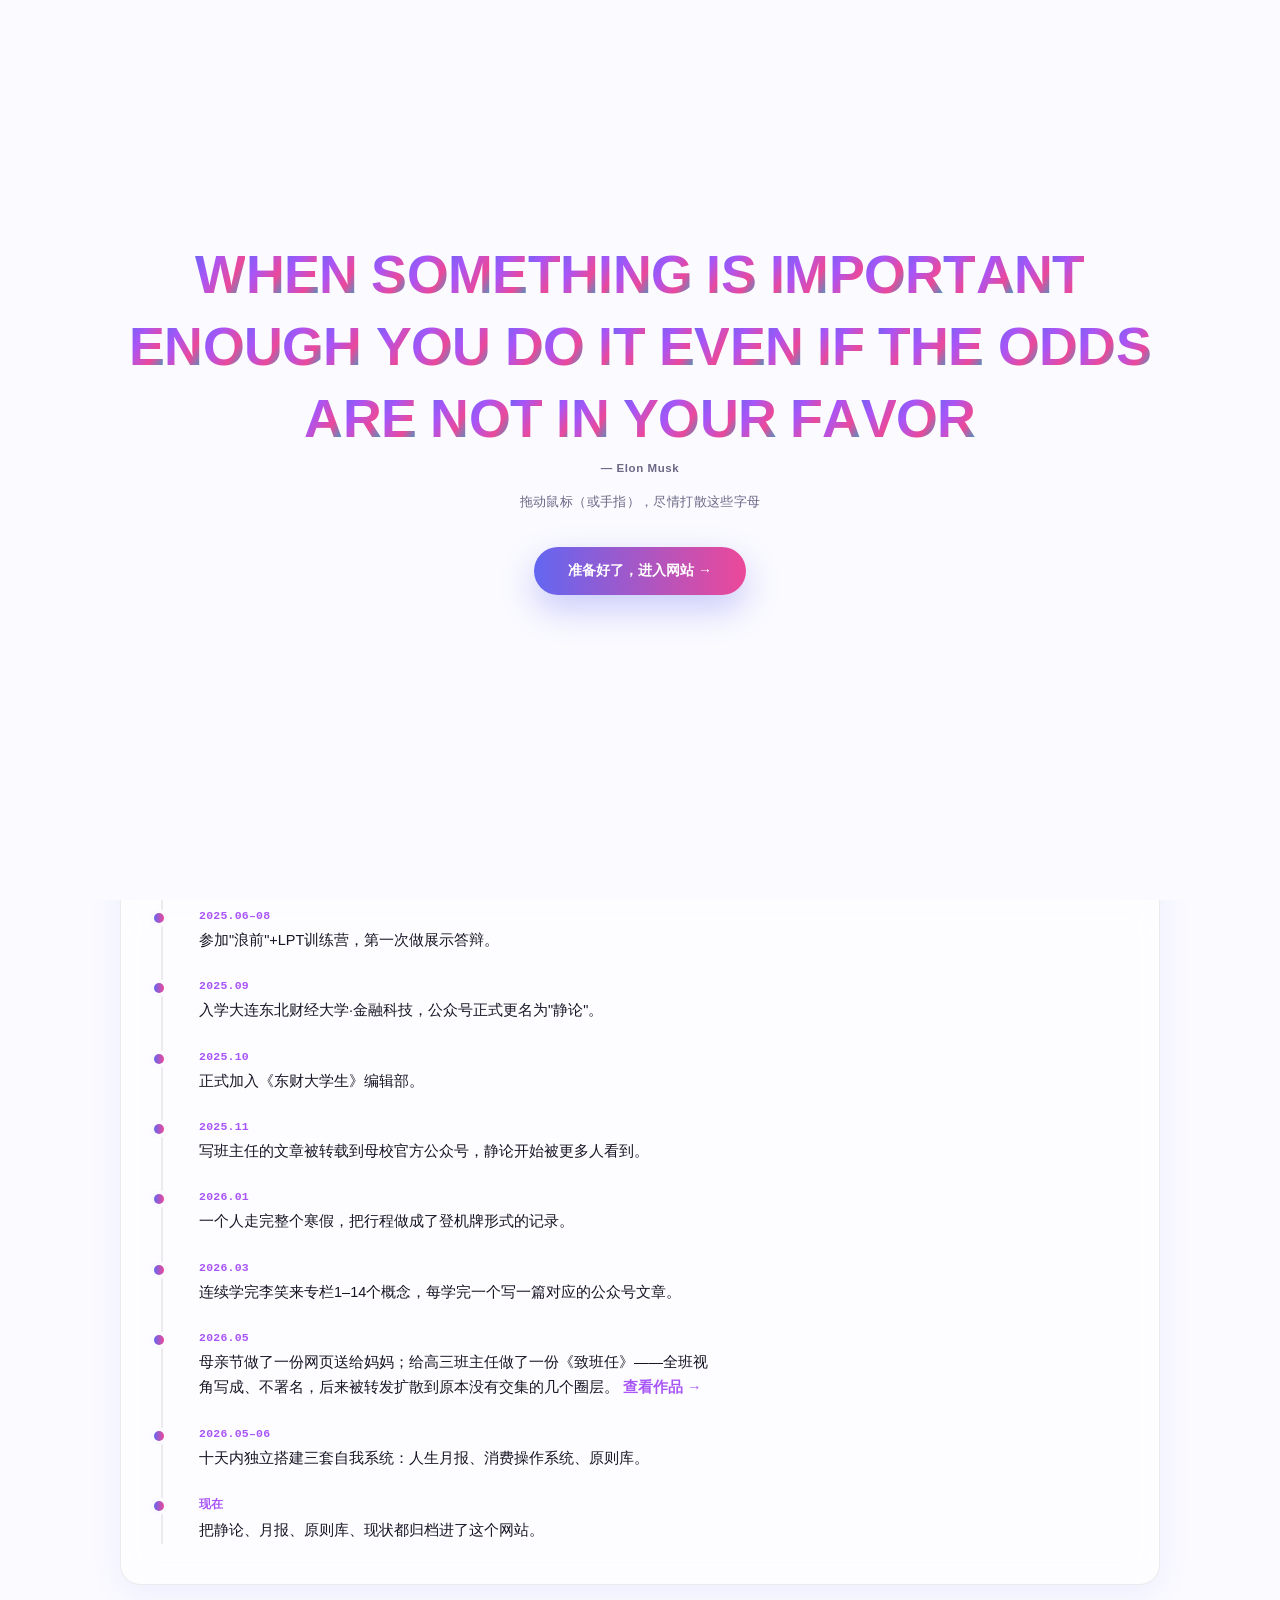
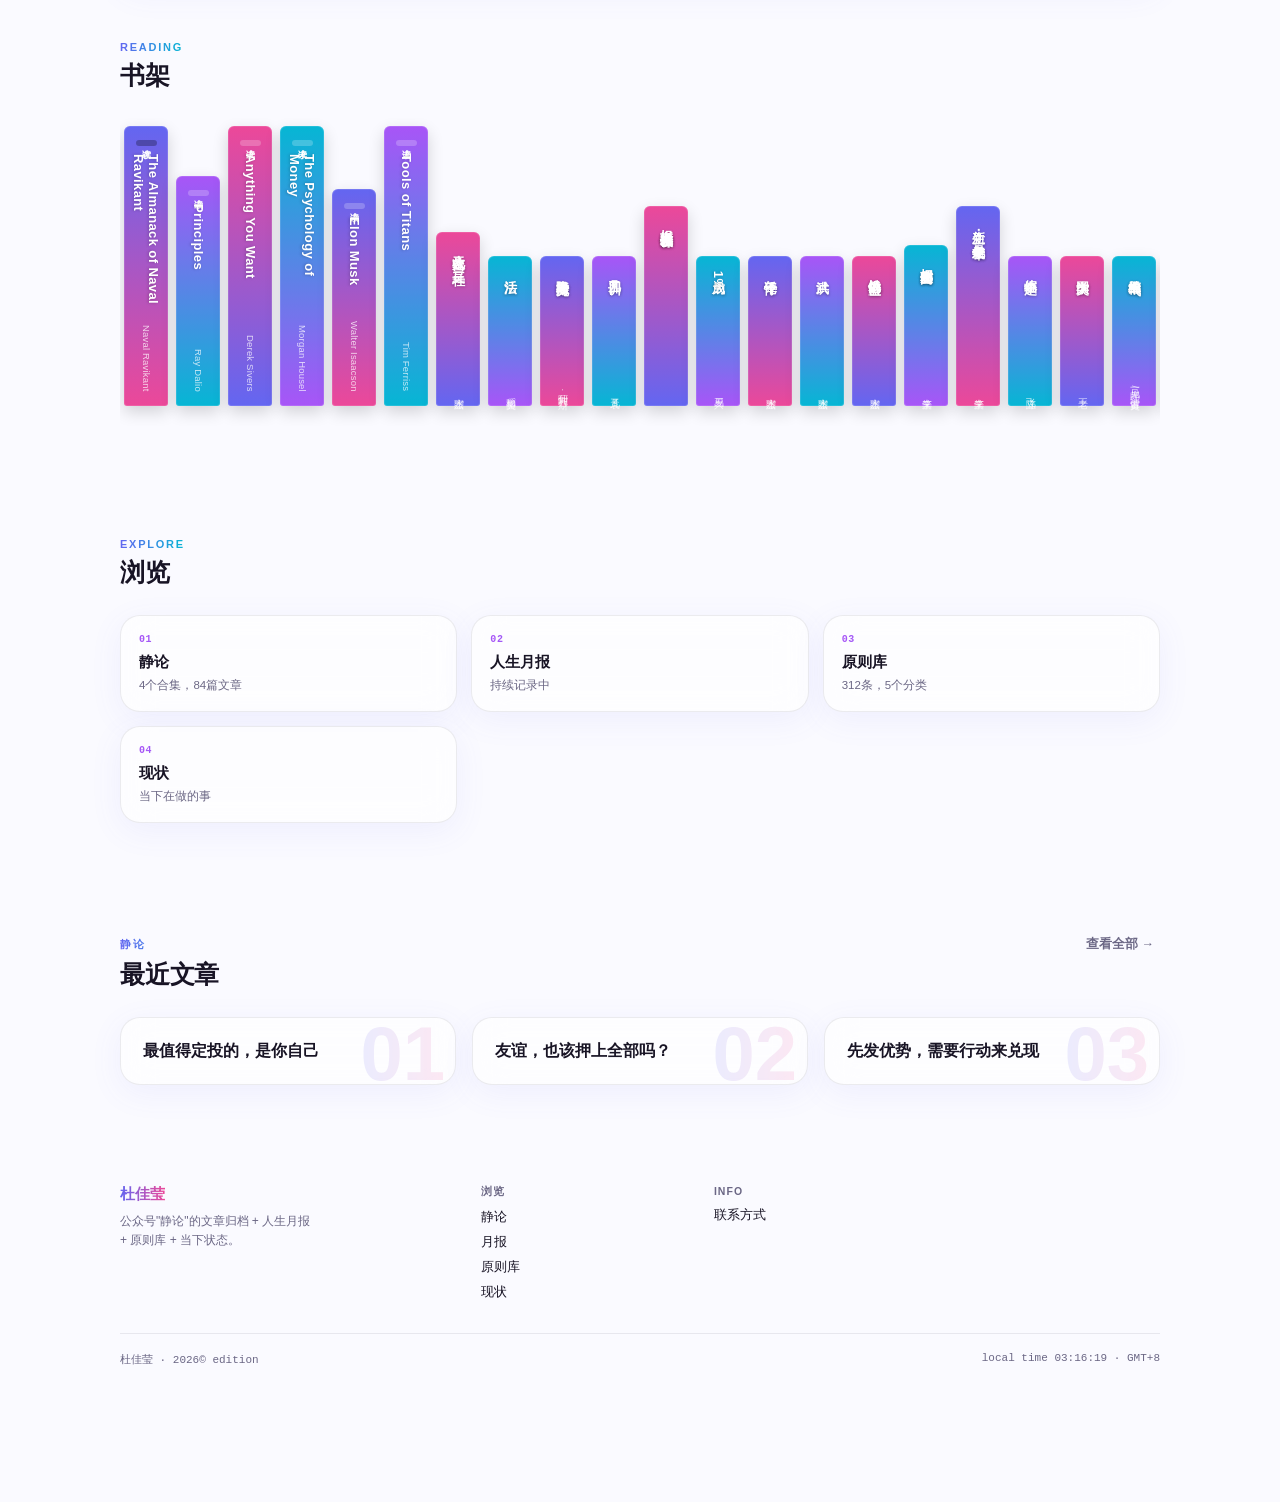
==== commit c18c8414: "Refresh public principle count" ====
--- a/index.html
+++ b/index.html
@@ -144,7 +144,7 @@
       <div class="dirgrid">
         <div class="glass dircard" onclick="showView('jinglun')"><div class="idx">01</div><h3>静论</h3><p>4个合集，84篇文章</p></div>
         <div class="glass dircard" onclick="showView('yuebao')"><div class="idx">02</div><h3>人生月报</h3><p>持续记录中</p></div>
-        <div class="glass dircard" onclick="showView('principles')"><div class="idx">03</div><h3>原则库</h3><p>311条，5个分类</p></div>
+        <div class="glass dircard" onclick="showView('principles')"><div class="idx">03</div><h3>原则库</h3><p>312条，5个分类</p></div>
         <div class="glass dircard" onclick="showView('status')"><div class="idx">04</div><h3>现状</h3><p>当下在做的事</p></div>
       </div>
     </section>
@@ -181,7 +181,7 @@
 
   <div class="view" data-view="principles">
     <button class="back" onclick="showView('home')">← 返回首页</button>
-      <div class="sechead"><div><div class="eyebrow">原则库</div><h2 class="h2">309条，按五类分组</h2></div></div>
+      <div class="sechead"><div><div class="eyebrow">原则库</div><h2 class="h2">312条，按五类分组</h2></div></div>
     <div class="coll-tabs" id="pcat-tabs" style="margin-bottom:20px"></div>
     <div class="pcat-grid" id="principle-list"></div>
   </div>
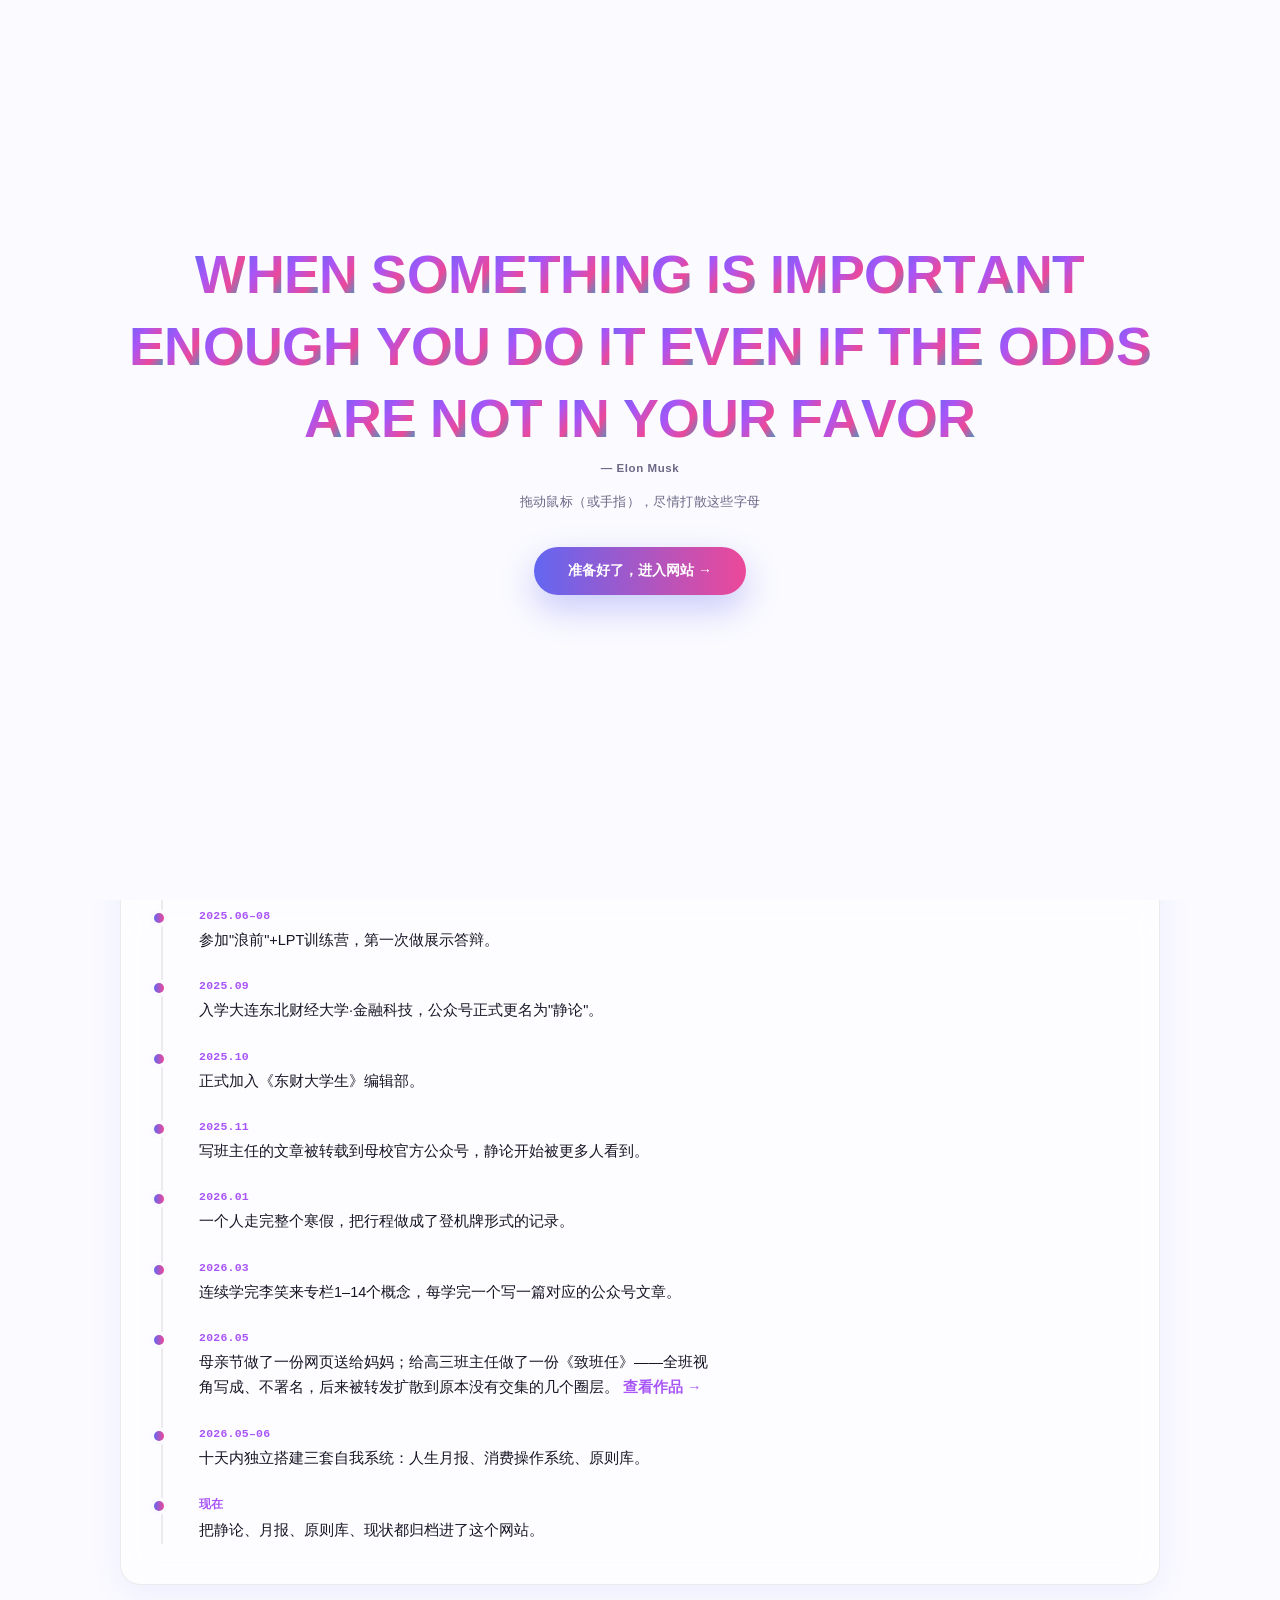
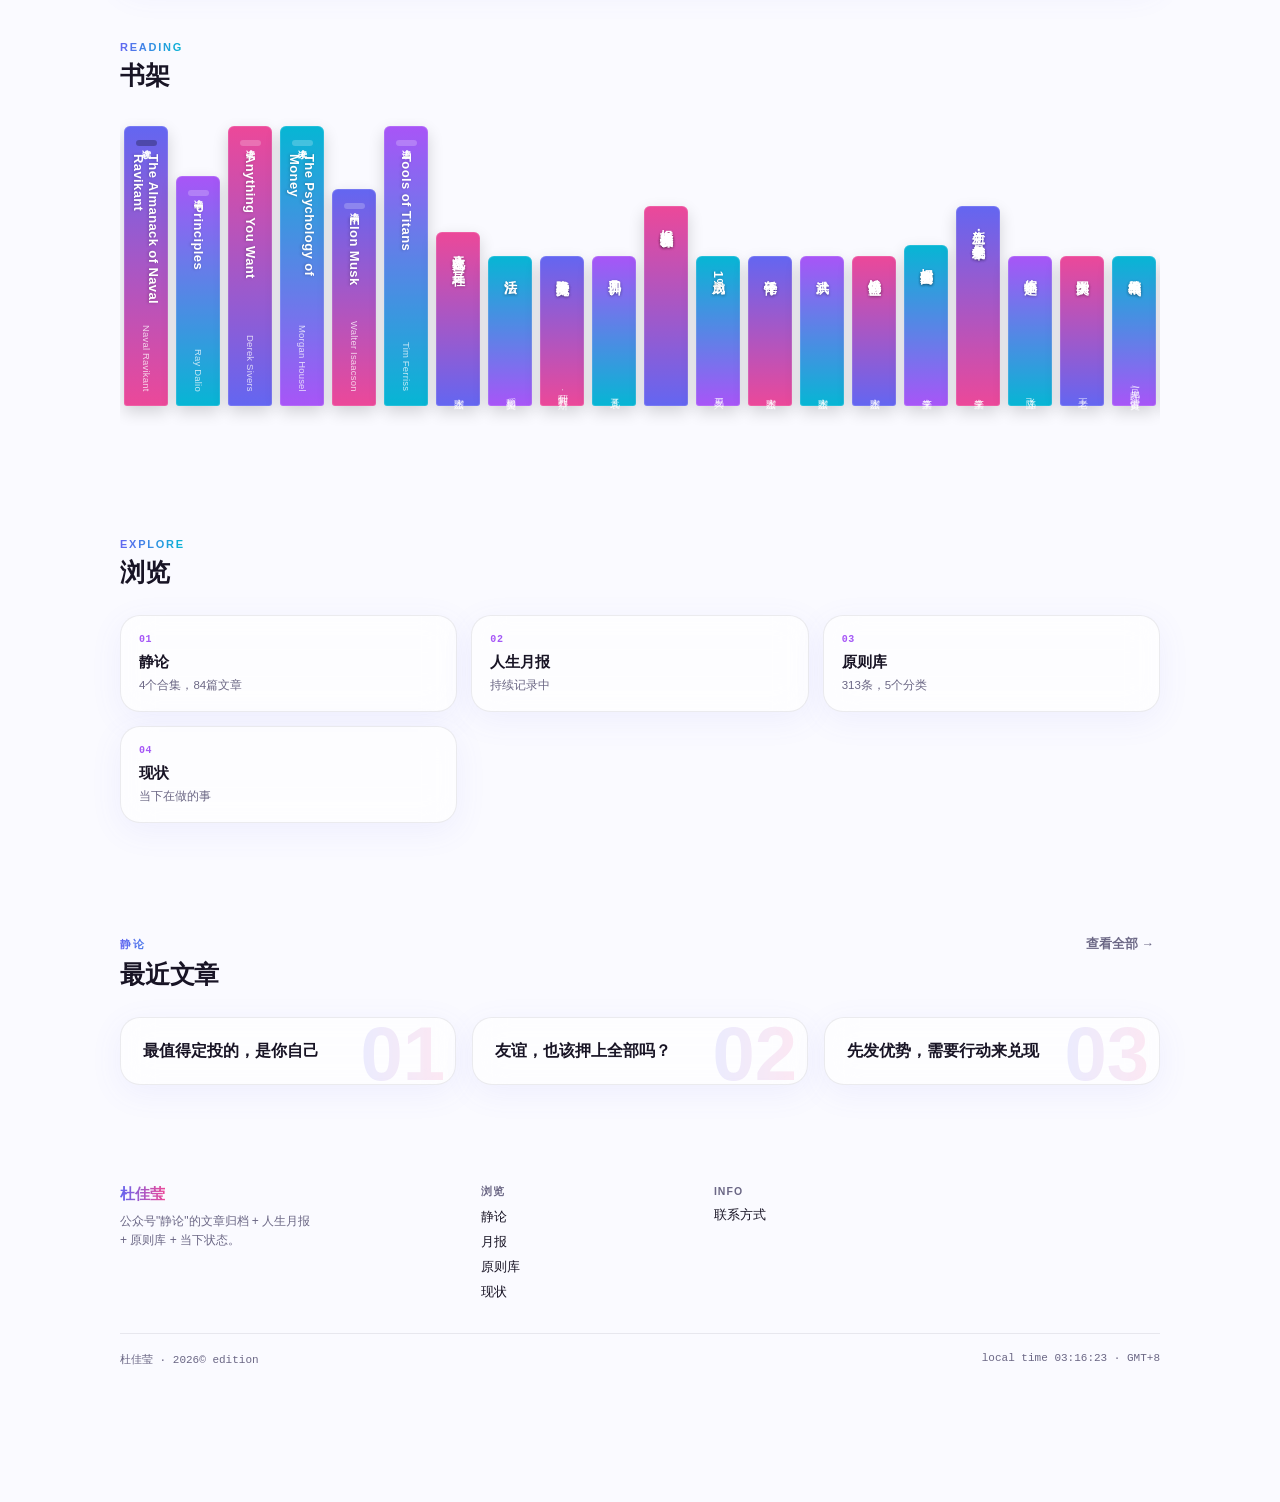
==== commit 6c78202b: "Update principle count to 313" ====
--- a/index.html
+++ b/index.html
@@ -144,7 +144,7 @@
       <div class="dirgrid">
         <div class="glass dircard" onclick="showView('jinglun')"><div class="idx">01</div><h3>静论</h3><p>4个合集，84篇文章</p></div>
         <div class="glass dircard" onclick="showView('yuebao')"><div class="idx">02</div><h3>人生月报</h3><p>持续记录中</p></div>
-        <div class="glass dircard" onclick="showView('principles')"><div class="idx">03</div><h3>原则库</h3><p>312条，5个分类</p></div>
+        <div class="glass dircard" onclick="showView('principles')"><div class="idx">03</div><h3>原则库</h3><p>313条，5个分类</p></div>
         <div class="glass dircard" onclick="showView('status')"><div class="idx">04</div><h3>现状</h3><p>当下在做的事</p></div>
       </div>
     </section>
@@ -181,7 +181,7 @@
 
   <div class="view" data-view="principles">
     <button class="back" onclick="showView('home')">← 返回首页</button>
-      <div class="sechead"><div><div class="eyebrow">原则库</div><h2 class="h2">312条，按五类分组</h2></div></div>
+      <div class="sechead"><div><div class="eyebrow">原则库</div><h2 class="h2">313条，按五类分组</h2></div></div>
     <div class="coll-tabs" id="pcat-tabs" style="margin-bottom:20px"></div>
     <div class="pcat-grid" id="principle-list"></div>
   </div>
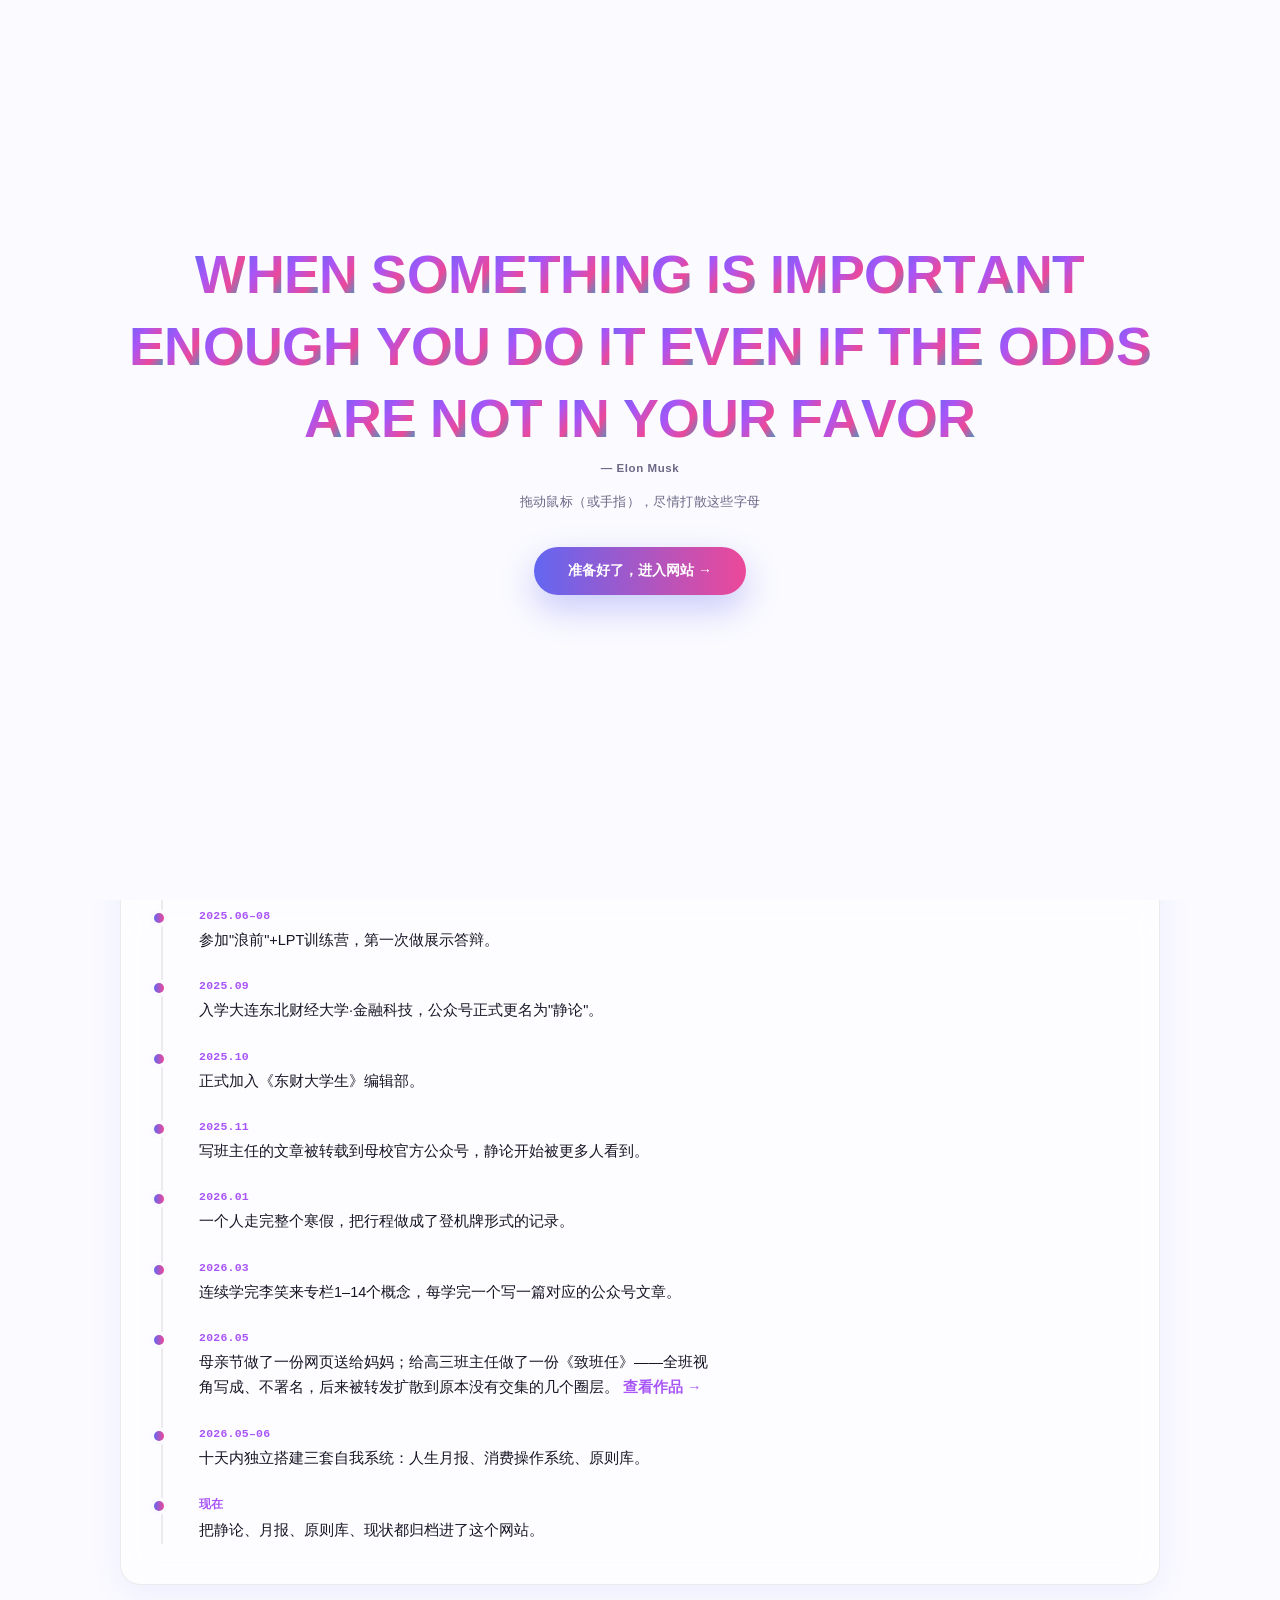
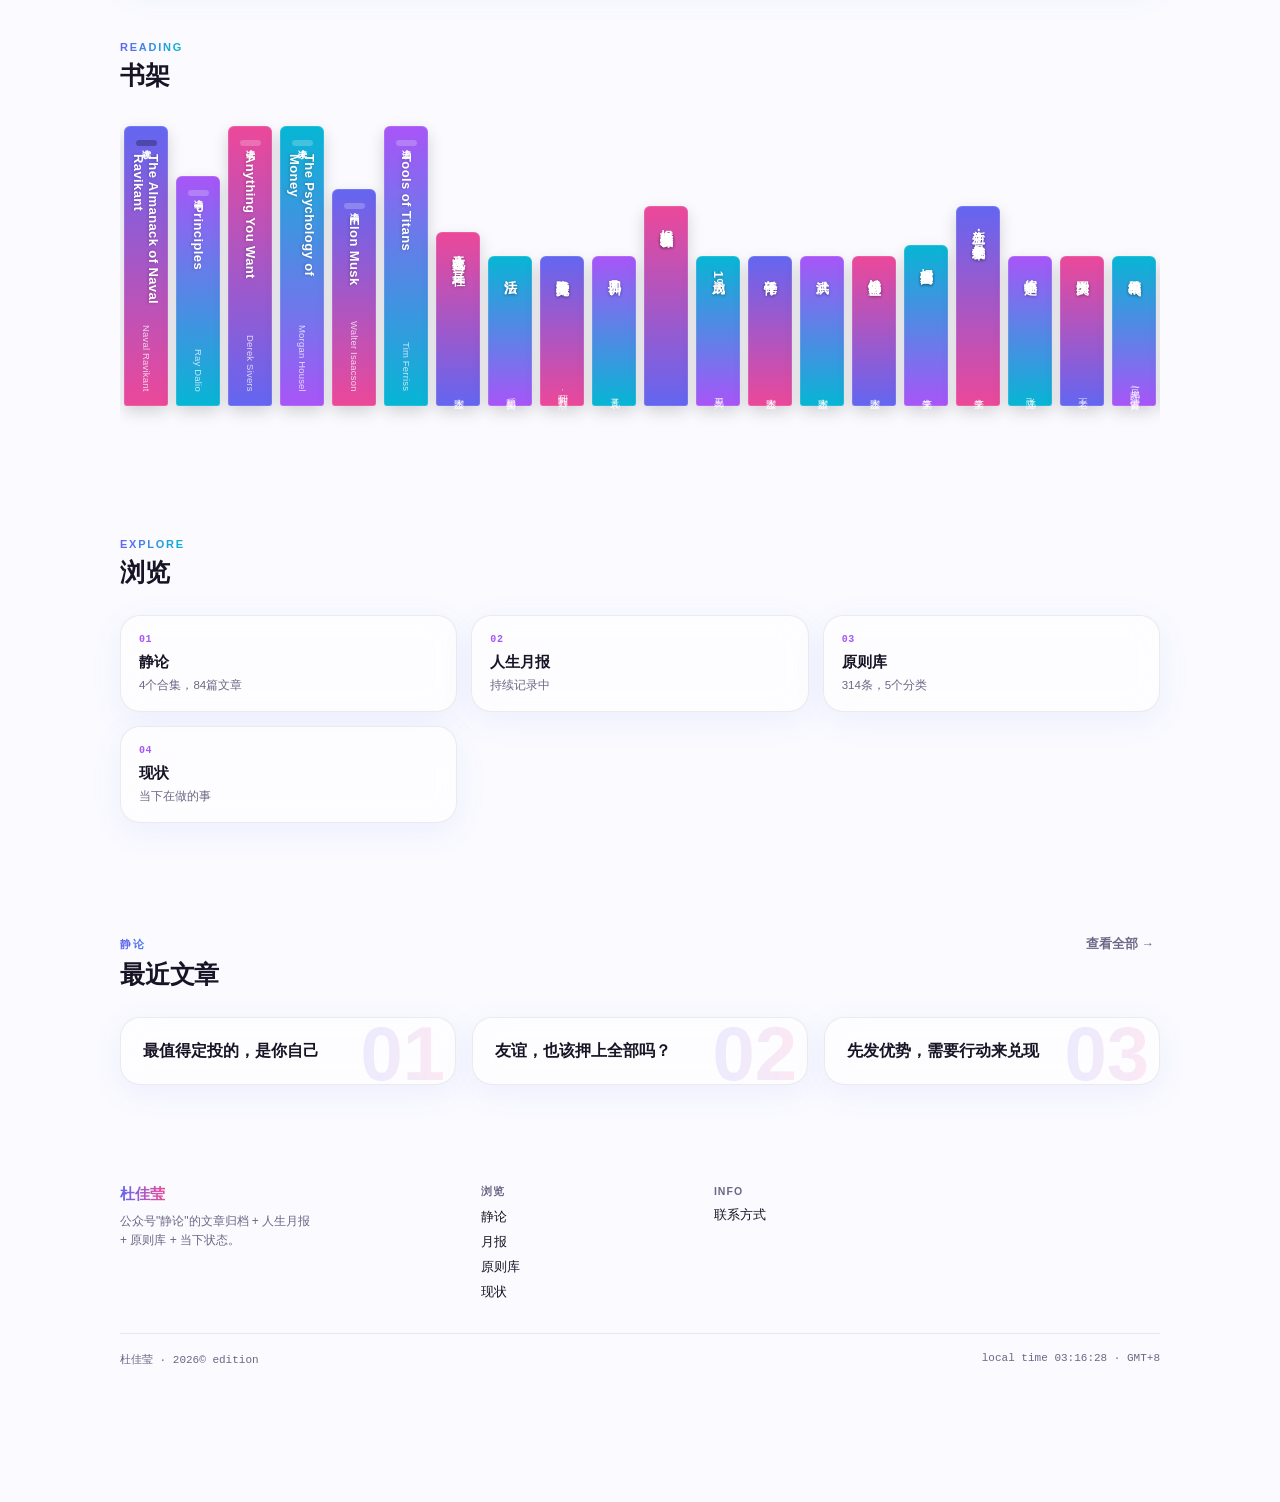
==== commit 31d93cdd: "更新原则库条目数量" ====
--- a/index.html
+++ b/index.html
@@ -144,7 +144,7 @@
       <div class="dirgrid">
         <div class="glass dircard" onclick="showView('jinglun')"><div class="idx">01</div><h3>静论</h3><p>4个合集，84篇文章</p></div>
         <div class="glass dircard" onclick="showView('yuebao')"><div class="idx">02</div><h3>人生月报</h3><p>持续记录中</p></div>
-        <div class="glass dircard" onclick="showView('principles')"><div class="idx">03</div><h3>原则库</h3><p>313条，5个分类</p></div>
+        <div class="glass dircard" onclick="showView('principles')"><div class="idx">03</div><h3>原则库</h3><p>314条，5个分类</p></div>
         <div class="glass dircard" onclick="showView('status')"><div class="idx">04</div><h3>现状</h3><p>当下在做的事</p></div>
       </div>
     </section>
@@ -181,7 +181,7 @@
 
   <div class="view" data-view="principles">
     <button class="back" onclick="showView('home')">← 返回首页</button>
-      <div class="sechead"><div><div class="eyebrow">原则库</div><h2 class="h2">313条，按五类分组</h2></div></div>
+      <div class="sechead"><div><div class="eyebrow">原则库</div><h2 class="h2">314条，按五类分组</h2></div></div>
     <div class="coll-tabs" id="pcat-tabs" style="margin-bottom:20px"></div>
     <div class="pcat-grid" id="principle-list"></div>
   </div>
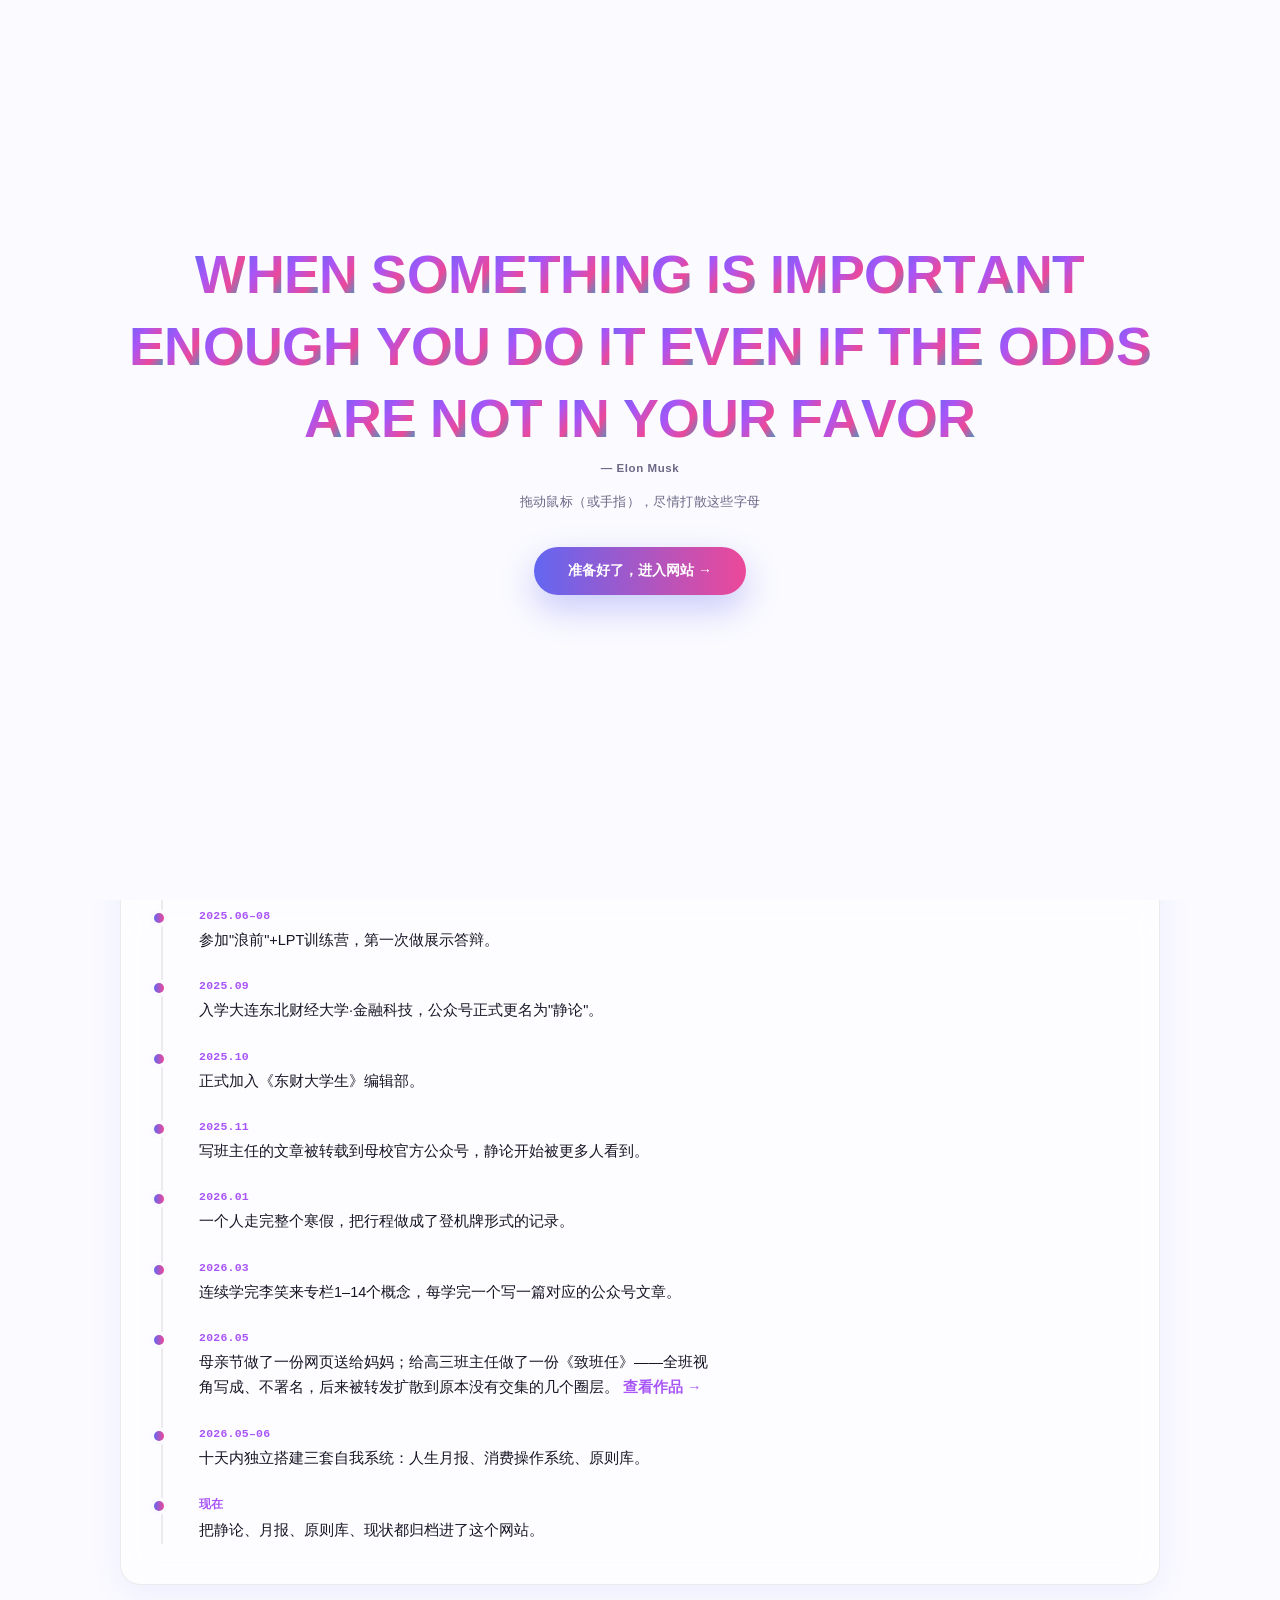
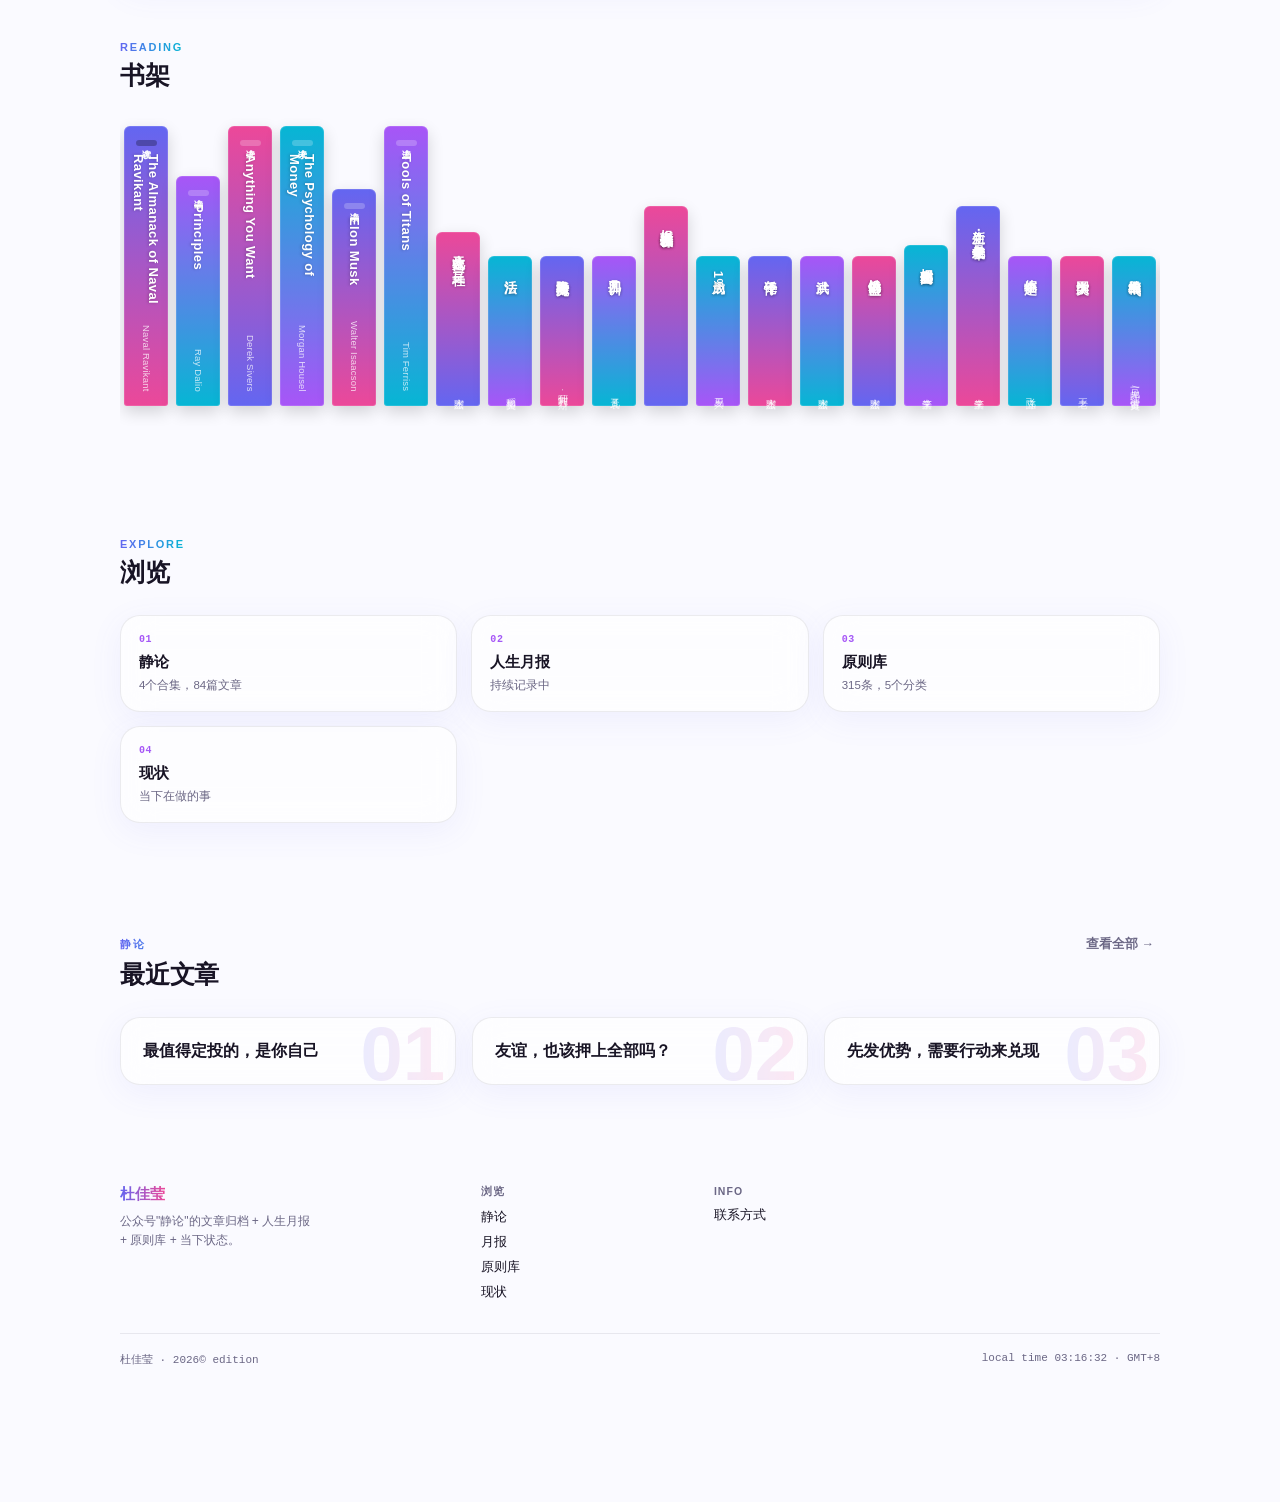
==== commit 3ce53d9f: "Update principle count to 315" ====
--- a/index.html
+++ b/index.html
@@ -144,7 +144,7 @@
       <div class="dirgrid">
         <div class="glass dircard" onclick="showView('jinglun')"><div class="idx">01</div><h3>静论</h3><p>4个合集，84篇文章</p></div>
         <div class="glass dircard" onclick="showView('yuebao')"><div class="idx">02</div><h3>人生月报</h3><p>持续记录中</p></div>
-        <div class="glass dircard" onclick="showView('principles')"><div class="idx">03</div><h3>原则库</h3><p>314条，5个分类</p></div>
+        <div class="glass dircard" onclick="showView('principles')"><div class="idx">03</div><h3>原则库</h3><p>315条，5个分类</p></div>
         <div class="glass dircard" onclick="showView('status')"><div class="idx">04</div><h3>现状</h3><p>当下在做的事</p></div>
       </div>
     </section>
@@ -181,7 +181,7 @@
 
   <div class="view" data-view="principles">
     <button class="back" onclick="showView('home')">← 返回首页</button>
-      <div class="sechead"><div><div class="eyebrow">原则库</div><h2 class="h2">314条，按五类分组</h2></div></div>
+      <div class="sechead"><div><div class="eyebrow">原则库</div><h2 class="h2">315条，按五类分组</h2></div></div>
     <div class="coll-tabs" id="pcat-tabs" style="margin-bottom:20px"></div>
     <div class="pcat-grid" id="principle-list"></div>
   </div>
